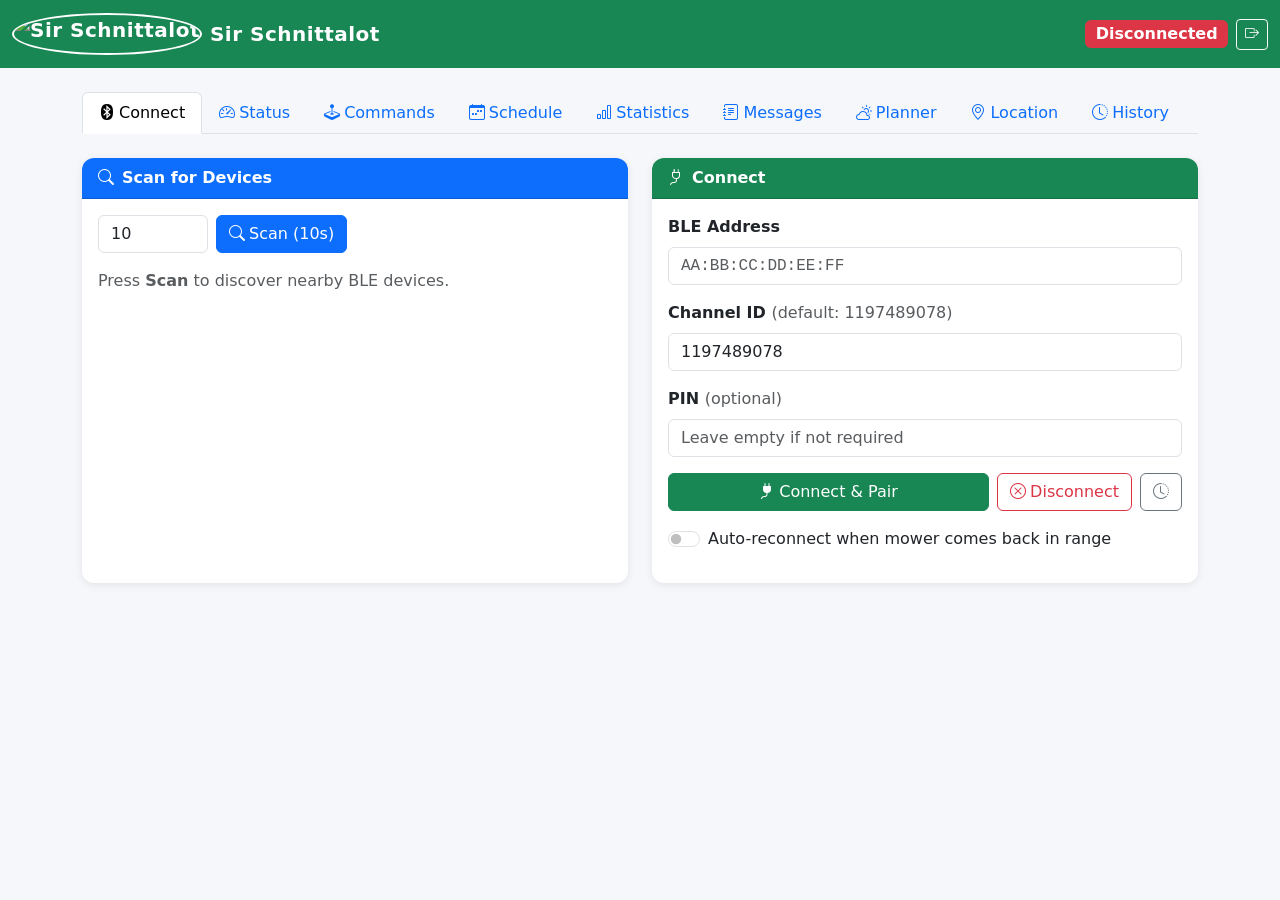
==== templates/index.html @ 50223ce9 "Merge remote-tracking branch 'origin/map_visualization'" ====
<!DOCTYPE html>
<html lang="en">
<head>
  <meta charset="UTF-8" />
  <meta name="viewport" content="width=device-width, initial-scale=1.0" />
  <title>Sir Schnittalot</title>
  <link rel="stylesheet" href="https://cdn.jsdelivr.net/npm/bootstrap@5.3.3/dist/css/bootstrap.min.css" />
  <link rel="stylesheet" href="https://cdn.jsdelivr.net/npm/bootstrap-icons@1.11.3/font/bootstrap-icons.css" />
  <link rel="stylesheet" href="https://unpkg.com/leaflet@1.9.4/dist/leaflet.css" />
  <style>
    body { background: #f5f7fa; }
    .navbar-brand { font-weight: 700; letter-spacing: .5px; }
    .status-badge { font-size: .9rem; }
    .card { box-shadow: 0 2px 8px rgba(0,0,0,.08); border: none; border-radius: 12px; }
    .card-header { border-radius: 12px 12px 0 0 !important; font-weight: 600; }
    .cmd-btn { min-width: 160px; }
    .battery-bar { height: 20px; border-radius: 6px; transition: width .4s; }
    #toast-container { position: fixed; bottom: 1.5rem; right: 1.5rem; z-index: 9999; }
    .day-check label { cursor: pointer; user-select: none; }
    .schedule-row td { vertical-align: middle; }
    .section { display: none; }
    .section.active { display: block; }
    .stat-value { font-size: 1.4rem; font-weight: 700; }
    .stat-label { font-size: .8rem; color: #6c757d; }
    .nav-link { cursor: pointer; }
    .cursor-pointer { cursor: pointer; }
    .spinner-overlay { display:none; position:fixed; inset:0; background:rgba(255,255,255,.55); z-index:8888; align-items:center; justify-content:center; }
    .spinner-overlay.active { display:flex; }
    body::before {
      content: '';
      position: fixed;
      inset: 0;
      background: url('/static/logo.jpeg') center center / 55vh auto no-repeat;
      opacity: 0.4;
      pointer-events: none;
      z-index: 0;
    }
    body > * { position: relative; z-index: 1; }
  </style>
</head>
<body>

<!-- Navbar -->
<nav class="navbar navbar-dark bg-success mb-4">
  <div class="container-fluid">
    <span class="navbar-brand d-flex align-items-center gap-2">
      <img src="/static/logo.jpeg" alt="Sir Schnittalot" height="42" class="rounded-circle border border-2 border-white">
      Sir Schnittalot
    </span>
    <div class="d-flex align-items-center gap-2">
      <span id="nav-uptime" class="text-white-50 small d-none" title="Server uptime"><i class="bi bi-clock me-1"></i><span id="nav-uptime-val"></span></span>
      <span id="nav-conn-badge" class="badge bg-danger fs-6">Disconnected</span>
      <form method="post" action="/logout" class="m-0">
        <button type="submit" class="btn btn-outline-light btn-sm" title="Sign out">
          <i class="bi bi-box-arrow-right"></i>
        </button>
      </form>
    </div>
  </div>
</nav>

<!-- Tabs -->
<div class="container-xl">
  <ul class="nav nav-tabs mb-4" id="main-tabs">
    <li class="nav-item"><a class="nav-link active" data-section="sec-connect"><i class="bi bi-bluetooth me-1"></i>Connect</a></li>
    <li class="nav-item"><a class="nav-link" data-section="sec-status"><i class="bi bi-speedometer2 me-1"></i>Status</a></li>
    <li class="nav-item"><a class="nav-link" data-section="sec-commands"><i class="bi bi-joystick me-1"></i>Commands</a></li>
    <li class="nav-item"><a class="nav-link" data-section="sec-schedule"><i class="bi bi-calendar-week me-1"></i>Schedule</a></li>
    <li class="nav-item"><a class="nav-link" data-section="sec-stats"><i class="bi bi-bar-chart me-1"></i>Statistics</a></li>
    <li class="nav-item"><a class="nav-link" data-section="sec-messages"><i class="bi bi-journal-text me-1"></i>Messages</a></li>
    <li class="nav-item"><a class="nav-link" data-section="sec-planner"><i class="bi bi-cloud-sun me-1"></i>Planner</a></li>
    <li class="nav-item"><a class="nav-link" data-section="sec-location"><i class="bi bi-geo-alt me-1"></i>Location</a></li>
    <li class="nav-item"><a class="nav-link" data-section="sec-history"><i class="bi bi-clock-history me-1"></i>History</a></li>
  </ul>

  <!-- ── CONNECT ──────────────────────────────────────────────────────────── -->
  <div id="sec-connect" class="section active">
    <div class="row g-4">

      <!-- Scan card -->
      <div class="col-12 col-lg-6">
        <div class="card h-100">
          <div class="card-header bg-primary text-white">
            <i class="bi bi-search me-2"></i>Scan for Devices
          </div>
          <div class="card-body">
            <div class="d-flex gap-2 mb-3">
              <input id="scan-timeout" type="number" class="form-control" style="max-width:110px"
                     value="10" min="3" max="60" title="Scan timeout (seconds)" />
              <button class="btn btn-primary" onclick="scanDevices()">
                <i class="bi bi-search me-1"></i>Scan (<span id="scan-timeout-label">10</span>s)
              </button>
            </div>
            <div id="scan-results">
              <p class="text-muted">Press <strong>Scan</strong> to discover nearby BLE devices.</p>
            </div>
          </div>
        </div>
      </div>

      <!-- Manual connect card -->
      <div class="col-12 col-lg-6">
        <div class="card h-100">
          <div class="card-header bg-success text-white">
            <i class="bi bi-plug me-2"></i>Connect
          </div>
          <div class="card-body">
            <div class="mb-3">
              <label class="form-label fw-semibold">BLE Address</label>
              <input id="conn-address" type="text" class="form-control font-monospace"
                     placeholder="AA:BB:CC:DD:EE:FF" />
            </div>
            <div class="mb-3">
              <label class="form-label fw-semibold">Channel ID <span class="text-muted fw-normal">(default: 1197489078)</span></label>
              <input id="conn-channel" type="number" class="form-control" value="1197489078" />
            </div>
            <div class="mb-3">
              <label class="form-label fw-semibold">PIN <span class="text-muted fw-normal">(optional)</span></label>
              <input id="conn-pin" type="number" class="form-control" placeholder="Leave empty if not required" />
            </div>
            <div class="d-flex gap-2">
              <button class="btn btn-success flex-fill" onclick="connectMower()">
                <i class="bi bi-plug-fill me-1"></i>Connect &amp; Pair
              </button>
              <button class="btn btn-outline-danger" onclick="disconnectMower()">
                <i class="bi bi-x-circle me-1"></i>Disconnect
              </button>
              <button class="btn btn-outline-secondary" onclick="syncTime()" title="Sync mower clock to local time">
                <i class="bi bi-clock-history"></i>
              </button>
            </div>
            <div class="form-check form-switch mt-3">
              <input class="form-check-input" type="checkbox" id="auto-reconnect-toggle" onchange="toggleAutoReconnect(this.checked)">
              <label class="form-check-label" for="auto-reconnect-toggle">
                Auto-reconnect when mower comes back in range
              </label>
            </div>
            <div id="conn-status" class="mt-3"></div>
          </div>
        </div>
      </div>

    </div><!-- /row -->
  </div><!-- /sec-connect -->

  <!-- ── STATUS ───────────────────────────────────────────────────────────── -->
  <div id="sec-status" class="section">
    <div class="d-flex justify-content-between align-items-center mb-3">
      <h5 class="mb-0">Mower Status</h5>
      <div class="d-flex align-items-center gap-2">
        <span id="tab-ts-sec-status" class="text-muted small"></span>
        <button class="btn btn-secondary btn-sm" onclick="_runTabLoader('sec-status')">
          <i class="bi bi-arrow-clockwise me-1"></i>Refresh
        </button>
      </div>
    </div>
    <div id="status-content">
      <p class="text-muted">Connect to a mower first, then click <strong>Refresh</strong>.</p>
    </div>
  </div>

  <!-- ── COMMANDS ─────────────────────────────────────────────────────────── -->
  <div id="sec-commands" class="section">

    <!-- Context bar: refreshed by loadCommands() -->
    <div id="cmd-context-bar" class="alert py-2 mb-3 d-flex align-items-center gap-2 alert-secondary">
      <span class="text-muted small">Connect to a mower and refresh to see control mode.</span>
    </div>

    <div class="row g-4">

      <!-- Mow / Override -->
      <div class="col-12 col-md-6">
        <div class="card h-100">
          <div class="card-header bg-success text-white"><i class="bi bi-scissors me-2"></i>Mow</div>
          <div class="card-body d-flex flex-column gap-3">
            <div>
              <label class="form-label fw-semibold">Force Mow</label>
              <div class="input-group">
                <input id="mow-hours" type="number" class="form-control" value="3" min="0.5" max="24" step="0.5" />
                <span class="input-group-text">hours</span>
                <button class="btn btn-success cmd-btn" onclick="sendCommand('mow')">
                  <i class="bi bi-play-fill me-1"></i>Start Mowing
                </button>
              </div>
              <div class="form-text">Immediately starts the mower for the given duration, regardless of schedule or planner.</div>
            </div>

            <div>
              <button id="cmd-resume-btn" class="btn btn-outline-primary cmd-btn w-100" onclick="sendCommand('resume')">
                <i class="bi bi-play-circle me-1"></i><span id="cmd-resume-label">Resume Schedule</span>
              </button>
              <div id="cmd-resume-note" class="form-text mt-1"></div>
            </div>
          </div>
        </div>
      </div>

      <!-- Park & Stop -->
      <div class="col-12 col-md-6">
        <div class="card h-100">
          <div class="card-header bg-warning text-dark"><i class="bi bi-house me-2"></i>Park &amp; Stop</div>
          <div class="card-body d-flex flex-column gap-3">

            <div>
              <button class="btn btn-outline-warning cmd-btn w-100" onclick="sendCommand('pause')">
                <i class="bi bi-pause-fill me-1"></i>Pause
              </button>
              <div id="cmd-pause-note" class="form-text mt-1"></div>
            </div>

            <div>
              <button id="cmd-park-btn" class="btn btn-warning cmd-btn w-100" onclick="sendCommand('park')">
                <i class="bi bi-house-fill me-1"></i><span id="cmd-park-label">Park Until Next Start</span>
              </button>
              <div id="cmd-park-note" class="form-text mt-1"></div>
            </div>

            <div>
              <label class="form-label fw-semibold">Park for Duration</label>
              <div class="input-group">
                <input id="park-hours" type="number" class="form-control" value="1" min="0.25" max="24" step="0.25" />
                <span class="input-group-text">hours</span>
                <button class="btn btn-warning cmd-btn" onclick="sendCommand('park_duration')">
                  <i class="bi bi-hourglass-split me-1"></i>Park for Duration
                </button>
              </div>
              <div class="form-text">Parks for the set time, then resumes automatically.</div>
              <div id="cmd-park-duration-note" class="form-text mt-1"></div>
            </div>

            <div>
              <button class="btn btn-danger cmd-btn w-100"
                      onclick="confirmCmd('This will park the mower until you manually resume it (HOME mode). Continue?', 'park_home')">
                <i class="bi bi-house-lock-fill me-1"></i>Park Until Further Notice
              </button>
              <div class="form-text">Emergency stop — overrides everything. Resume manually.</div>
            </div>

          </div>
        </div>
      </div>

      <!-- Cutting Height (hidden for models that don't support it) -->
      <div class="col-12 col-md-6" id="cutting-height-card">
        <div class="card">
          <div class="card-header bg-secondary text-white"><i class="bi bi-rulers me-2"></i>Cutting Height</div>
          <div class="card-body">
            <label class="form-label fw-semibold">Height (1 – 9 cm)</label>
            <div class="input-group">
              <input id="height-val" type="number" class="form-control" value="5" min="1" max="9" step="1" />
              <span class="input-group-text">cm</span>
              <button class="btn btn-secondary cmd-btn" onclick="setCuttingHeight()">
                <i class="bi bi-arrow-up-short me-1"></i>Set Height
              </button>
            </div>
          </div>
        </div>
      </div>

    </div>
    <div id="cmd-result" class="mt-3"></div>
  </div>

  <!-- ── SCHEDULE ─────────────────────────────────────────────────────────── -->
  <div id="sec-schedule" class="section">
    <div class="d-flex justify-content-between align-items-center mb-3">
      <h5 class="mb-0">Weekly Schedule</h5>
      <div class="d-flex gap-2">
        <span id="tab-ts-sec-schedule" class="text-muted small"></span>
        <button class="btn btn-secondary btn-sm" onclick="_runTabLoader('sec-schedule')">
          <i class="bi bi-arrow-clockwise me-1"></i>Refresh
        </button>
        <button id="schedule-add-btn" class="btn btn-success btn-sm" onclick="addTaskRow()">
          <i class="bi bi-plus-circle me-1"></i>Add Task
        </button>
        <button id="schedule-save-btn" class="btn btn-primary btn-sm" onclick="saveSchedule()">
          <i class="bi bi-cloud-upload me-1"></i>Save to Mower
        </button>
      </div>
    </div>

    <div id="schedule-planner-lock" class="alert alert-warning py-2 mb-3" style="display:none">
      <i class="bi bi-lock-fill me-2"></i>
      <strong>Planner is active.</strong> The schedule is managed automatically.
      Disable the planner in the <strong>Planner</strong> tab to edit manually.
    </div>

    <div class="card">
      <div class="card-body p-0">
        <div class="table-responsive">
          <table class="table table-hover align-middle mb-0" id="schedule-table">
            <thead class="table-light">
              <tr>
                <th>Start Time</th>
                <th>Duration</th>
                <th class="text-center">Mo</th>
                <th class="text-center">Tu</th>
                <th class="text-center">We</th>
                <th class="text-center">Th</th>
                <th class="text-center">Fr</th>
                <th class="text-center">Sa</th>
                <th class="text-center">Su</th>
                <th></th>
              </tr>
            </thead>
            <tbody id="schedule-body">
              <tr><td colspan="10" class="text-center text-muted py-4">
                Connect to a mower and click <strong>Refresh</strong> to load the schedule.
              </td></tr>
            </tbody>
          </table>
        </div>
      </div>
    </div>
    <div id="schedule-hint" class="text-muted small mt-2">
      <i class="bi bi-info-circle me-1"></i>
      Start time is in <strong>HH:MM</strong> (local time, 24 h). Duration in minutes.
      Click <em>Save to Mower</em> to transmit changes.
    </div>
    <div id="schedule-result" class="mt-3"></div>
  </div>

  <!-- ── STATISTICS ────────────────────────────────────────────────────────── -->
  <div id="sec-stats" class="section">
    <div class="d-flex justify-content-between align-items-center mb-3">
      <h5 class="mb-0">Usage Statistics</h5>
      <div class="d-flex align-items-center gap-2">
        <span id="tab-ts-sec-stats" class="text-muted small"></span>
        <button class="btn btn-secondary btn-sm" onclick="_runTabLoader('sec-stats')">
          <i class="bi bi-arrow-clockwise me-1"></i>Refresh
        </button>
      </div>
    </div>
    <div id="stats-content">
      <p class="text-muted">Connect to a mower first, then click <strong>Refresh</strong>.</p>
    </div>

    <!-- ── Runtime Estimator ────────────────────────────────────────── -->
    <hr class="my-4">
    <h6 class="mb-3"><i class="bi bi-stopwatch me-2"></i>Runtime Estimator</h6>
    <div class="card">
      <div class="card-body">
        <p class="text-muted small mb-3">
          Estimates mowing vs charging breakdown for a planned session.
          Accuracy improves as sample data accumulates (1 sample/min while connected).
        </p>
        <div class="row g-2 align-items-end mb-3">
          <div class="col-auto">
            <label class="form-label fw-semibold mb-1" for="est-duration">Session Duration</label>
            <div class="input-group">
              <input id="est-duration" type="number" class="form-control" value="3" min="0.5" max="24" step="0.5" style="max-width:90px">
              <span class="input-group-text">h</span>
            </div>
          </div>
          <div class="col-auto">
            <button class="btn btn-outline-primary" onclick="loadRuntimeEstimate()">
              <i class="bi bi-calculator me-1"></i>Estimate
            </button>
            <button class="btn btn-outline-secondary ms-1" onclick="clearRuntimeSamples()" title="Reset sample history">
              <i class="bi bi-trash"></i>
            </button>
          </div>
        </div>
        <div id="estimate-content"></div>
      </div>
    </div>
  </div>

  <!-- ── PLANNER ───────────────────────────────────────────────────────────── -->
  <div id="sec-planner" class="section">

    <!-- Row 1: General + API key + Location -->
    <div class="row g-4 mb-2">

      <div class="col-12 col-lg-6">
        <div class="card h-100">
          <div class="card-header bg-info text-white"><i class="bi bi-gear me-2"></i>General Settings</div>
          <div class="card-body">

            <div class="form-check form-switch mb-3">
              <input id="pl-enabled" type="checkbox" class="form-check-input" role="switch" />
              <label class="form-check-label fw-semibold" for="pl-enabled">Enable Auto-Planning</label>
              <div class="text-muted small">Planner will rerun automatically at the configured interval.</div>
            </div>

            <div class="mb-2 p-2 border rounded bg-light small text-muted">
              <i class="bi bi-cloud-sun me-1"></i>Weather data from
              <a href="https://open-meteo.com" target="_blank">Open-Meteo</a>
              — free &amp; no API key required.
            </div>

            <div class="mb-3">
              <label class="form-label fw-semibold">Location</label>
              <div class="input-group mb-1">
                <input id="pl-city" type="text" class="form-control" placeholder="City name (for geocoding)" />
                <button class="btn btn-outline-primary" onclick="geocodeCity()">Find</button>
              </div>
              <div class="row g-2">
                <div class="col">
                  <div class="input-group">
                    <span class="input-group-text">Lat</span>
                    <input id="pl-lat" type="number" class="form-control" step="0.0001" placeholder="52.5200" />
                  </div>
                </div>
                <div class="col">
                  <div class="input-group">
                    <span class="input-group-text">Lon</span>
                    <input id="pl-lon" type="number" class="form-control" step="0.0001" placeholder="13.4050" />
                  </div>
                </div>
              </div>
              <div id="geocode-results" class="mt-1"></div>
            </div>

            <div class="mb-3">
              <label class="form-label fw-semibold">Auto-Replan Interval</label>
              <div class="row g-2">
                <div class="col">
                  <div class="input-group">
                    <input id="pl-replan" type="number" class="form-control" value="6" min="0.5" max="168" step="0.5" />
                    <span class="input-group-text">hours</span>
                  </div>
                </div>
                <div class="col-auto d-flex align-items-center"><span class="text-muted">and/or at</span></div>
                <div class="col">
                  <input id="pl-replan-time" type="time" class="form-control" title="Run planner at this time every day (leave empty to use interval only)" />
                </div>
              </div>
              <div class="text-muted small mt-1">Planner runs at whichever comes first: the interval <em>or</em> the fixed daily time.</div>
            </div>

          </div>
        </div>
      </div>

      <!-- Available Windows -->
      <div class="col-12 col-lg-6">
        <div class="card h-100">
          <div class="card-header bg-success text-white d-flex justify-content-between align-items-center">
            <span><i class="bi bi-clock me-2"></i>Available Mowing Windows</span>
            <button class="btn btn-sm btn-light" onclick="addWindowRow()"><i class="bi bi-plus"></i> Add</button>
          </div>
          <div class="card-body p-0">
            <table class="table table-sm mb-0" id="windows-table">
              <thead class="table-light">
                <tr>
                  <th>Day</th>
                  <th>Start</th>
                  <th>End</th>
                  <th></th>
                </tr>
              </thead>
              <tbody id="windows-body">
                <tr id="windows-empty"><td colspan="4" class="text-muted text-center py-3">No windows. Click <strong>+ Add</strong>.</td></tr>
              </tbody>
            </table>
          </div>
          <div class="card-footer text-muted small">Times are local. At most one window per day is used by the planner.</div>
        </div>
      </div>

    </div><!-- /row 1 -->

    <!-- Row 2: Mowing params + Weather thresholds -->
    <div class="row g-4 mb-2">

      <div class="col-12 col-md-6">
        <div class="card h-100">
          <div class="card-header bg-secondary text-white"><i class="bi bi-sliders me-2"></i>Mowing Parameters</div>
          <div class="card-body">

            <div class="mb-3">
              <label class="form-label fw-semibold">Target Mowing Hours / Day</label>
              <div class="input-group">
                <input id="pl-target-h" type="number" class="form-control" value="2" min="0.5" max="12" step="0.5" />
                <span class="input-group-text">h</span>
              </div>
            </div>
            <div class="mb-3">
              <label class="form-label fw-semibold">Minimum Session Duration</label>
              <div class="input-group">
                <input id="pl-min-dur" type="number" class="form-control" value="30" min="5" max="480" step="5" />
                <span class="input-group-text">min</span>
              </div>
            </div>
            <div class="mb-3">
              <label class="form-label fw-semibold">Maximum Session Duration</label>
              <div class="input-group">
                <input id="pl-max-dur" type="number" class="form-control" value="180" min="30" max="1440" step="30" />
                <span class="input-group-text">min</span>
              </div>
            </div>
            <div class="mb-2">
              <label class="form-label fw-semibold">Mowing Interval</label>
              <div class="input-group">
                <span class="input-group-text">Every</span>
                <input id="pl-interval" type="number" class="form-control" value="2" min="1" max="14" step="1" />
                <span class="input-group-text">day(s)</span>
              </div>
              <div class="text-muted small mt-1">Minimum days between mowing sessions (1 = every available day).</div>
            </div>

            <hr>
            <div class="form-check form-switch mb-2">
              <input id="pl-adaptive" type="checkbox" class="form-check-input" role="switch" />
              <label class="form-check-label fw-semibold" for="pl-adaptive">
                🌱 Adaptive Mowing (lawn growth model)
              </label>
              <div class="text-muted small">Replaces the fixed hours and interval above: mowing frequency and duration follow estimated grass growth from recent and forecast temperature, rain and evaporation. Without this switch the growth model is only shown in the Lawn Growth panel.</div>
            </div>
            <div class="row g-2 mb-2 ms-3">
              <div class="col-6 col-sm-4">
                <label class="form-label small">Session at peak growth</label>
                <div class="input-group input-group-sm">
                  <input id="pl-ad-session" type="number" class="form-control" value="3" min="0.5" max="12" step="0.5" />
                  <span class="input-group-text">h</span>
                </div>
              </div>
              <div class="col-6 col-sm-4">
                <label class="form-label small">Interval at peak growth</label>
                <div class="input-group input-group-sm">
                  <input id="pl-ad-interval" type="number" class="form-control" value="2" min="1" max="14" step="1" />
                  <span class="input-group-text">days</span>
                </div>
              </div>
              <div class="col-6 col-sm-4">
                <label class="form-label small">Soil water capacity</label>
                <div class="input-group input-group-sm">
                  <input id="pl-ad-soil" type="number" class="form-control" value="40" min="10" max="150" step="5" />
                  <span class="input-group-text">mm</span>
                </div>
              </div>
            </div>

          </div>
        </div>
      </div>

      <div class="col-12 col-md-6">
        <div class="card h-100">
          <div class="card-header bg-warning text-dark"><i class="bi bi-cloud-rain me-2"></i>Weather Thresholds</div>
          <div class="card-body">
            <p class="text-muted small">Mowing is skipped if any threshold is exceeded during the time window.</p>

            <div class="mb-3">
              <label class="form-label fw-semibold">Max Rain (per hour)</label>
              <div class="input-group">
                <input id="pl-rain" type="number" class="form-control" value="0.5" min="0" max="50" step="0.1" />
                <span class="input-group-text">mm/h</span>
              </div>
            </div>
            <div class="mb-3">
              <label class="form-label fw-semibold">Max Wind Speed</label>
              <div class="input-group">
                <input id="pl-wind" type="number" class="form-control" value="10" min="0" max="40" step="0.5" />
                <span class="input-group-text">m/s</span>
              </div>
            </div>
            <div class="mb-3">
              <label class="form-label fw-semibold">Minimum Temperature</label>
              <div class="input-group">
                <input id="pl-temp" type="number" class="form-control" value="5" min="-10" max="30" step="1" />
                <span class="input-group-text">°C</span>
              </div>
            </div>
            <div class="mb-2">
              <label class="form-label fw-semibold">Rain Delay <span class="text-muted fw-normal">(optional)</span></label>
              <div class="input-group">
                <input id="pl-rain-delay" type="number" class="form-control" value="0" min="0" max="240" step="15" />
                <span class="input-group-text">min</span>
              </div>
              <div class="form-text">Wait this long after a rainy slot before starting the mower (0 = no delay).</div>
            </div>

            <div class="form-check form-switch mb-2 mt-3">
              <input id="pl-hedgehog" type="checkbox" class="form-check-input" role="switch" />
              <label class="form-check-label fw-semibold" for="pl-hedgehog">
                🦔 Hedgehog Protection
              </label>
              <div class="text-muted small">Restricts mowing to daylight hours only (sunrise–sunset), calculated from your configured location. Hedgehogs are most active at dusk and dawn.</div>
            </div>

            <div class="form-check form-switch mb-2 mt-3">
              <input id="pl-heat-stress" type="checkbox" class="form-check-input" role="switch" />
              <label class="form-check-label fw-semibold" for="pl-heat-stress">
                ☀️ Heat Stress Protection
              </label>
              <div class="text-muted small">Avoids mowing during the hottest midday hours when the daily maximum temperature exceeds the threshold, and extends the minimum interval between sessions to let the lawn recover.</div>
            </div>
            <div class="row g-2 mb-2 ms-3">
              <div class="col-6 col-sm-3">
                <label class="form-label small">Trigger temp</label>
                <div class="input-group input-group-sm">
                  <input id="pl-hs-temp" type="number" class="form-control" value="28" min="15" max="45" step="0.5" />
                  <span class="input-group-text">°C</span>
                </div>
              </div>
              <div class="col-6 col-sm-3">
                <label class="form-label small">No-mow from</label>
                <div class="input-group input-group-sm">
                  <input id="pl-hs-start" type="number" class="form-control" value="11" min="0" max="23" step="1" />
                  <span class="input-group-text">h</span>
                </div>
              </div>
              <div class="col-6 col-sm-3">
                <label class="form-label small">No-mow until</label>
                <div class="input-group input-group-sm">
                  <input id="pl-hs-end" type="number" class="form-control" value="17" min="1" max="24" step="1" />
                  <span class="input-group-text">h</span>
                </div>
              </div>
              <div class="col-6 col-sm-3">
                <label class="form-label small">Reduced interval</label>
                <div class="input-group input-group-sm">
                  <input id="pl-hs-interval" type="number" class="form-control" value="2" min="1" max="7" step="1" />
                  <span class="input-group-text">days</span>
                </div>
              </div>
            </div>

            <div class="form-check form-switch mb-2 mt-3">
              <input id="pl-dew" type="checkbox" class="form-check-input" role="switch" />
              <label class="form-check-label fw-semibold" for="pl-dew">
                💧 Dew Avoidance
              </label>
              <div class="text-muted small">Delays mowing until dew has evaporated. Auto mode estimates the dew duration from dew-point, humidity, temperature and wind in the forecast.</div>
            </div>
            <div class="row g-2 mb-2 ms-3">
              <div class="col-12">
                <div class="form-check form-switch">
                  <input id="pl-dew-auto" type="checkbox" class="form-check-input" role="switch" checked />
                  <label class="form-check-label small" for="pl-dew-auto">Auto-estimate from forecast (dew point &amp; humidity)</label>
                </div>
              </div>
              <div class="col-6 col-sm-4">
                <label class="form-label small">Max offset after sunrise</label>
                <div class="input-group input-group-sm">
                  <input id="pl-dew-hours" type="number" class="form-control" value="2.0" min="0.25" max="4" step="0.25" />
                  <span class="input-group-text">h</span>
                </div>
                <div class="form-text small">Cap (auto) or fixed offset (manual).</div>
              </div>
            </div>

            <hr>
            <div class="form-check form-switch mb-2">
              <input id="pl-watchdog" type="checkbox" class="form-check-input" role="switch" />
              <label class="form-check-label fw-semibold" for="pl-watchdog">
                <i class="bi bi-shield-exclamation me-1 text-danger"></i>Weather Watchdog
              </label>
              <div class="text-muted small">Parks the mower automatically if current weather exceeds thresholds (or thunderstorm detected). Resumes once conditions clear.</div>
            </div>
            <div class="mb-2">
              <label class="form-label fw-semibold">Check Interval</label>
              <div class="input-group">
                <input id="pl-watchdog-interval" type="number" class="form-control" value="5" min="1" max="60" step="1" />
                <span class="input-group-text">min</span>
              </div>
            </div>
            <div class="mb-2">
              <label class="form-label fw-semibold">Drying Delay</label>
              <div class="input-group">
                <input id="pl-watchdog-dry-delay" type="number" class="form-control" value="0" min="0" max="240" step="1" />
                <span class="input-group-text">min</span>
              </div>
              <div class="text-muted small">Wait this long after the weather clears before resuming, so the lawn can dry (0 = resume immediately). If the delay outlasts the session window, the planner replans a make-up session.</div>
            </div>

          </div>
        </div>
      </div>

    </div><!-- /row 2 -->

    <!-- Action buttons -->
    <div class="d-flex gap-2 flex-wrap mb-4">
      <button class="btn btn-primary" onclick="savePlannerConfig()">
        <i class="bi bi-floppy me-1"></i>Save Configuration
      </button>
      <button class="btn btn-success" onclick="runPlannerNow()">
        <i class="bi bi-play-circle me-1"></i>Run Now
      </button>
      <button class="btn btn-secondary" onclick="loadPlannerConfig()">
        <i class="bi bi-arrow-clockwise me-1"></i>Reload Config
      </button>
    </div>
    <div id="planner-action-result" class="mb-3"></div>

    <!-- Row 3: Status + Log + Forecast -->
    <div class="row g-4">

      <!-- Status -->
      <div class="col-12 col-md-5">
        <div class="card mb-4">
          <div class="card-header"><i class="bi bi-activity me-2"></i>Planner Status
            <button class="btn btn-sm btn-secondary float-end" onclick="loadPlannerStatus()">
              <i class="bi bi-arrow-clockwise"></i>
            </button>
          </div>
          <div class="card-body" id="planner-status-content">
            <p class="text-muted">Click Refresh or Run Now to see status.</p>
          </div>
        </div>

        <!-- Lawn growth model -->
        <div class="card mb-4">
          <div class="card-header"><i class="bi bi-flower1 me-2"></i>Lawn Growth</div>
          <div class="card-body p-2" id="growth-content">
            <p class="text-muted small m-1">Run the planner to see the growth model.</p>
          </div>
        </div>

        <!-- Watchdog Status -->
        <div class="card border-warning">
          <div class="card-header bg-warning bg-opacity-25">
            <i class="bi bi-shield-exclamation me-2 text-danger"></i>Weather Watchdog
            <button class="btn btn-sm btn-secondary float-end" onclick="loadWatchdogStatus()">
              <i class="bi bi-arrow-clockwise"></i>
            </button>
          </div>
          <div class="card-body" id="watchdog-status-content">
            <p class="text-muted small">Load status to see current weather.</p>
          </div>
          <div class="card-footer p-2">
            <button class="btn btn-sm btn-outline-warning w-100" onclick="checkWeatherNow()">
              <i class="bi bi-cloud-lightning me-1"></i>Check Current Weather Now
            </button>
          </div>
        </div>
      </div>

      <!-- Planning log / Mow history (toggled) -->
      <div class="col-12 col-md-7">
        <div class="card">
          <div class="card-header d-flex justify-content-between align-items-center">
            <span id="log-panel-title"><i class="bi bi-calendar-check me-2"></i>Planning Log — Next 7 Days</span>
            <div class="btn-group btn-group-sm" role="group" aria-label="Log view toggle">
              <input type="radio" class="btn-check" name="log-view" id="log-view-plan" autocomplete="off" checked>
              <label class="btn btn-outline-secondary" for="log-view-plan"><i class="bi bi-calendar-check me-1"></i>Plan</label>
              <input type="radio" class="btn-check" name="log-view" id="log-view-history" autocomplete="off">
              <label class="btn btn-outline-secondary" for="log-view-history"><i class="bi bi-clock-history me-1"></i>History</label>
            </div>
          </div>

          <!-- Planning log panel -->
          <div id="log-panel-plan" class="card-body p-0">
            <div class="table-responsive">
              <table class="table table-sm table-hover mb-0">
                <thead class="table-light">
                  <tr><th>Date</th><th>Day</th><th>Decision</th><th>Reason / Weather</th><th>Task</th></tr>
                </thead>
                <tbody id="planner-log-body">
                  <tr><td colspan="5" class="text-center text-muted py-3">Run the planner to see the log.</td></tr>
                </tbody>
              </table>
            </div>
          </div>

          <!-- Mow history panel -->
          <div id="log-panel-history" class="card-body p-0" style="display:none">
            <div class="table-responsive">
              <table class="table table-sm table-hover mb-0">
                <thead class="table-light">
                  <tr><th>Date</th><th>Day</th><th>Duration</th><th>Status</th></tr>
                </thead>
                <tbody id="mow-history-body">
                  <tr><td colspan="4" class="text-center text-muted py-3">Loading…</td></tr>
                </tbody>
              </table>
            </div>
          </div>
        </div>
      </div>

      <!-- Forecast table -->
      <div class="col-12">
        <div class="card">
          <div class="card-header"><i class="bi bi-thermometer-half me-2"></i>Last Fetched Forecast (1-hour slots)</div>
          <div class="card-body p-0" id="forecast-content">
            <p class="text-muted p-3">Forecast will appear here after the planner runs.</p>
          </div>
        </div>
      </div>

    </div><!-- /row 3 -->
  </div><!-- /sec-planner -->

  <!-- ── LOCATION ─────────────────────────────────────────────────────────── -->
  <div id="sec-location" class="section">
    <div class="row g-4">

      <!-- Map card -->
      <div class="col-12 col-xl-8">
        <div class="card">
          <div class="card-header bg-success text-white d-flex justify-content-between align-items-center">
            <span><i class="bi bi-map me-2"></i>Location &amp; Coverage</span>
            <div class="d-flex align-items-center gap-2">
              <span id="tab-ts-sec-location" class="text-white-50 small"></span>
              <button class="btn btn-light btn-sm" onclick="_runTabLoader('sec-location')" title="Refresh">
                <i class="bi bi-arrow-clockwise"></i>
              </button>
            </div>
          </div>
          <div class="card-body border-bottom py-2">
            <div class="row g-2 align-items-center">
              <div class="col-12 col-md-5">
                <label class="form-label small text-muted mb-1" for="cov-session">Session</label>
                <select id="cov-session" class="form-select form-select-sm" onchange="onCoverageSessionChange()">
                  <option value="live">Live (current session)</option>
                  <option value="all">All sessions</option>
                </select>
              </div>
              <div class="col-6 col-md-3">
                <label class="form-label small text-muted mb-1" for="cov-cell">Grid size</label>
                <select id="cov-cell" class="form-select form-select-sm" onchange="loadCoverage()">
                  <option value="0.5">0.5 m (RTK)</option>
                  <option value="1" selected>1 m</option>
                  <option value="2">2 m</option>
                  <option value="5">5 m</option>
                </select>
              </div>
              <div class="col-6 col-md-4 pt-md-4">
                <div class="form-check form-switch mb-0">
                  <input class="form-check-input" type="checkbox" id="cov-toggle" checked onchange="loadCoverage()">
                  <label class="form-check-label small" for="cov-toggle">Heat map</label>
                </div>
                <div class="form-check form-switch mb-0">
                  <input class="form-check-input" type="checkbox" id="cov-track-toggle" checked onchange="loadGpsTrack()">
                  <label class="form-check-label small" for="cov-track-toggle">Track line</label>
                </div>
              </div>
            </div>
          </div>
          <div class="card-body p-0">
            <div id="gps-map" style="height:480px; border-radius:0 0 12px 12px;"></div>
          </div>
        </div>
      </div>

      <!-- Info card -->
      <div class="col-12 col-xl-4">
        <div class="card h-100">
          <div class="card-header bg-secondary text-white"><i class="bi bi-info-circle me-2"></i>GPS Info</div>
          <div class="card-body">
            <div id="gps-info-content" class="text-muted">No GPS fixes received yet.</div>
            <hr>
            <h6 class="mt-3">Coverage</h6>
            <dl class="row mb-0 small" id="cov-stats"><dd class="col-12 text-muted mb-0">—</dd></dl>
            <hr>
            <h6 class="mt-3">Track</h6>
            <div id="gps-track-info" class="text-muted small">—</div>
            <div class="d-flex gap-2 mt-3">
              <button class="btn btn-outline-danger btn-sm" onclick="clearGpsTrack()">
                <i class="bi bi-trash me-1"></i>Clear Fixes
              </button>
              <button class="btn btn-outline-danger btn-sm" onclick="deleteGpsSession()">
                <i class="bi bi-x-octagon me-1"></i>Delete Session
              </button>
            </div>
          </div>
        </div>
      </div>

    </div>
  </div><!-- /sec-location -->

  <!-- ── SESSION HISTORY ───────────────────────────────────────────────────── -->
  <div id="sec-history" class="section">
    <div class="row g-3">

      <!-- Session list -->
      <div class="col-12 col-xl-5">
        <div class="card h-100">
          <div class="card-header bg-success text-white d-flex justify-content-between align-items-center">
            <span><i class="bi bi-list-ul me-2"></i>Mowing Sessions</span>
            <div class="d-flex align-items-center gap-2">
              <span id="tab-ts-sec-history" class="text-white-50 small"></span>
              <button class="btn btn-light btn-sm" onclick="_runTabLoader('sec-history')" title="Refresh">
                <i class="bi bi-arrow-clockwise"></i>
              </button>
            </div>
          </div>
          <div class="card-body p-0">
            <div class="table-responsive" style="max-height:560px; overflow-y:auto;">
              <table class="table table-sm table-hover mb-0 align-middle">
                <thead class="table-light sticky-top">
                  <tr>
                    <th>Started</th>
                    <th class="text-end">Mow</th>
                    <th class="text-end">Battery</th>
                    <th class="text-end">Area</th>
                  </tr>
                </thead>
                <tbody id="hist-session-rows">
                  <tr><td colspan="4" class="text-muted text-center py-4">Loading…</td></tr>
                </tbody>
              </table>
            </div>
          </div>
        </div>
      </div>

      <!-- Session detail -->
      <div class="col-12 col-xl-7">
        <div class="card h-100">
          <div class="card-header bg-secondary text-white">
            <i class="bi bi-graph-up me-2"></i><span id="hist-detail-title">Session Detail</span>
          </div>
          <div class="card-body" id="hist-detail-body">
            <p class="text-muted mb-0">Select a session on the left to see its battery curve and timeline.</p>
          </div>
        </div>
      </div>

    </div>
  </div><!-- /sec-history -->

  <!-- ── MESSAGES ──────────────────────────────────────────────────────────── -->
  <div id="sec-messages" class="section">
    <div class="d-flex justify-content-between align-items-center mb-3">
      <h5 class="mb-0">Message Log</h5>
      <div class="d-flex align-items-center gap-2">
        <span id="tab-ts-sec-messages" class="text-muted small"></span>
        <button class="btn btn-secondary btn-sm" onclick="_runTabLoader('sec-messages')">
          <i class="bi bi-arrow-clockwise me-1"></i>Refresh
        </button>
      </div>
    </div>
    <div id="messages-content">
      <p class="text-muted">Connect to a mower first, then click <strong>Refresh</strong>.</p>
    </div>
  </div>

</div><!-- /container -->

<!-- Toast container -->
<div id="toast-container"></div>

<!-- Spinner overlay -->
<div class="spinner-overlay" id="spinner">
  <div class="spinner-border text-success" role="status" style="width:3rem;height:3rem;">
    <span class="visually-hidden">Loading…</span>
  </div>
</div>

<script src="https://cdn.jsdelivr.net/npm/bootstrap@5.3.3/dist/js/bootstrap.bundle.min.js"></script>
<script src="https://unpkg.com/leaflet@1.9.4/dist/leaflet.js"></script>
<script>
// ─── Tab auto-refresh ─────────────────────────────────────────────────────────
const _AUTO_REFRESH_MS = 30000;
const _tabTimers = {};        // section → intervalId
let _plannerConfigLoaded = false;

// Per-section poll interval overrides (ms). Falls back to _AUTO_REFRESH_MS.
const _tabRefreshIntervals = {
  'sec-location': 3000,   // fast-poll GPS while the map tab is open
};

// What each tab loads on activation and every 30 s.
// Planner only auto-refreshes status+watchdog; config is user-edited.
const _tabAutoLoaders = {
  'sec-status':   async () => { if (_isConnected) await loadStatus(); },
  'sec-commands': async () => { if (_isConnected) await loadCommands(); },
  'sec-schedule': async () => {
    if (_isConnected) await loadSchedule();
    await _checkPlannerScheduleLock();
  },
  'sec-stats':    async () => { if (_isConnected) await loadStats(); },
  'sec-messages': async () => { if (_isConnected) await loadMessages(); },
  'sec-planner':  async () => {
    if (!_plannerConfigLoaded) { await loadPlannerConfig(); _plannerConfigLoaded = true; }
    await loadPlannerStatus();
    await loadWatchdogStatus();
  },
  'sec-location': async () => { await loadGpsSessions(); await loadGpsTrack(); await loadCoverage(); },
  'sec-history':  async () => { await loadSessionHistory(); },
};

function _updateTabTimestamp(section) {
  const el = document.getElementById('tab-ts-' + section);
  if (el) el.textContent = 'Updated ' + new Date().toLocaleTimeString();
}

async function _runTabLoader(section) {
  const loader = _tabAutoLoaders[section];
  if (!loader) return;
  const tsEl = document.getElementById('tab-ts-' + section);
  if (tsEl) tsEl.innerHTML = '<span class="spinner-border spinner-border-sm me-1 text-secondary align-middle" style="width:.8em;height:.8em"></span>';
  await loader();
  _updateTabTimestamp(section);
}

function _stopTabTimer(section) {
  if (_tabTimers[section]) {
    clearInterval(_tabTimers[section]);
    delete _tabTimers[section];
  }
}

function _startTabTimer(section) {
  _stopTabTimer(section);
  const ms = _tabRefreshIntervals[section] ?? _AUTO_REFRESH_MS;
  _tabTimers[section] = setInterval(() => _runTabLoader(section), ms);
}

document.querySelectorAll('#main-tabs .nav-link').forEach(link => {
  link.addEventListener('click', e => {
    const prev = document.querySelector('#main-tabs .nav-link.active')?.dataset.section;
    document.querySelectorAll('#main-tabs .nav-link').forEach(l => l.classList.remove('active'));
    document.querySelectorAll('.section').forEach(s => s.classList.remove('active'));
    link.classList.add('active');
    const section = link.dataset.section;
    document.getElementById(section).classList.add('active');

    // Stop timer for the tab we're leaving
    if (prev && prev !== section) _stopTabTimer(prev);

    // Load data immediately on first visit, then start cyclic refresh
    _runTabLoader(section);
    _startTabTimer(section);
  });
});

document.getElementById('scan-timeout').addEventListener('input', function() {
  document.getElementById('scan-timeout-label').textContent = this.value;
});

// ─── Spinner ─────────────────────────────────────────────────────────────────
function showSpinner() { document.getElementById('spinner').classList.add('active'); }
function hideSpinner() { document.getElementById('spinner').classList.remove('active'); }

// ─── Toast ───────────────────────────────────────────────────────────────────
function toast(msg, type='success') {
  const id = 'toast-' + Date.now();
  const html = `
    <div id="${id}" class="toast align-items-center text-bg-${type} border-0 mb-2 show" role="alert">
      <div class="d-flex">
        <div class="toast-body">${msg}</div>
        <button type="button" class="btn-close btn-close-white me-2 m-auto" data-bs-dismiss="toast"></button>
      </div>
    </div>`;
  document.getElementById('toast-container').insertAdjacentHTML('beforeend', html);
  setTimeout(() => document.getElementById(id)?.remove(), 4000);
}

// ─── API helper ──────────────────────────────────────────────────────────────
async function api(method, path, body) {
  const opts = { method, headers: { 'Content-Type': 'application/json' } };
  if (body !== undefined) opts.body = JSON.stringify(body);
  const res = await fetch(path, opts);
  const data = await res.json().catch(() => ({}));
  if (!res.ok) throw new Error(data.detail || `HTTP ${res.status}`);
  return data;
}

// ─── Connection status ────────────────────────────────────────────────────────
let _isConnected = false;

async function refreshConnBadge() {
  try {
    const data = await api('GET', '/api/connection');
    _isConnected = !!data.connected;
    const badge = document.getElementById('nav-conn-badge');
    if (data.connected) {
      badge.className = 'badge bg-success fs-6';
      badge.textContent = 'Connected: ' + data.address;
    } else if (data.auto_reconnect && data.reconnect_target) {
      badge.className = 'badge bg-warning text-dark fs-6';
      badge.textContent = '\u21ba Waiting for ' + data.reconnect_target;
    } else {
      badge.className = 'badge bg-danger fs-6';
      badge.textContent = 'Disconnected';
    }
    // Sync the toggle
    const toggle = document.getElementById('auto-reconnect-toggle');
    if (toggle) toggle.checked = !!data.auto_reconnect;
    // Uptime display
    if (data.uptime_seconds != null) {
      const u = data.uptime_seconds;
      const d = Math.floor(u / 86400);
      const h = Math.floor((u % 86400) / 3600);
      const m = Math.floor((u % 3600) / 60);
      const parts = [];
      if (d) parts.push(d + 'd');
      if (h || d) parts.push(h + 'h');
      parts.push(m + 'm');
      document.getElementById('nav-uptime-val').textContent = 'up ' + parts.join(' ');
      document.getElementById('nav-uptime').classList.remove('d-none');
    }
    // Pre-populate connection form from saved config
    if (data.reconnect_target) {
      const addrEl = document.getElementById('conn-address');
      if (addrEl && !addrEl.value) addrEl.value = data.reconnect_target;
    }
    if (data.saved_channel_id != null) {
      const chEl = document.getElementById('conn-channel');
      if (chEl) chEl.value = data.saved_channel_id;
    }
    if (data.saved_pin != null) {
      const pinEl = document.getElementById('conn-pin');
      if (pinEl && !pinEl.value) pinEl.value = data.saved_pin;
    }
  } catch {}
}

async function toggleAutoReconnect(enabled) {
  try {
    await api('POST', `/api/reconnect/toggle?enabled=${enabled}`);
    refreshConnBadge();
    toast(enabled ? 'Auto-reconnect enabled' : 'Auto-reconnect disabled',
          enabled ? 'success' : 'secondary');
  } catch (e) {
    toast('Error: ' + e.message, 'danger');
    const toggle = document.getElementById('auto-reconnect-toggle');
    if (toggle) toggle.checked = !enabled;
  }
}
setInterval(refreshConnBadge, 15000);
refreshConnBadge();

// ─── Scan ─────────────────────────────────────────────────────────────────────
async function scanDevices() {
  const timeout = parseFloat(document.getElementById('scan-timeout').value) || 10;
  const el = document.getElementById('scan-results');
  el.innerHTML = `<div class="d-flex align-items-center gap-2 text-muted">
    <div class="spinner-border spinner-border-sm"></div> Scanning for ${timeout}s…</div>`;
  try {
    showSpinner();
    const devices = await api('GET', `/api/scan?timeout=${timeout}`);
    hideSpinner();
    if (!devices.length) {
      el.innerHTML = '<p class="text-warning">No BLE devices found nearby.</p>';
      return;
    }
    let html = '<div class="list-group">';
    devices.forEach(d => {
      const icon = d.husqvarna ? '🟢' : '⚪';
      const rssi = d.rssi !== null ? `${d.rssi} dBm` : 'n/a';
      html += `
        <div class="list-group-item list-group-item-action d-flex justify-content-between align-items-center">
          <div>
            <strong>${icon} ${escHtml(d.name)}</strong>
            <div class="font-monospace small text-muted">${escHtml(d.address)}</div>
          </div>
          <div class="d-flex align-items-center gap-3">
            <span class="badge bg-secondary">${rssi}</span>
            <button class="btn btn-sm btn-outline-success"
              onclick="fillAddress('${escHtml(d.address)}')">Use</button>
          </div>
        </div>`;
    });
    html += '</div>';
    el.innerHTML = html;
  } catch (e) {
    hideSpinner();
    el.innerHTML = `<div class="alert alert-danger">Scan failed: ${escHtml(e.message)}</div>`;
  }
}

function fillAddress(addr) {
  document.getElementById('conn-address').value = addr;
  toast('Address copied to Connect form', 'info');
}

// ─── Connect / Disconnect ─────────────────────────────────────────────────────
async function connectMower() {
  const address   = document.getElementById('conn-address').value.trim();
  const channelId = parseInt(document.getElementById('conn-channel').value) || 1197489078;
  const pinRaw    = document.getElementById('conn-pin').value.trim();
  const pin       = pinRaw ? parseInt(pinRaw) : null;

  if (!address) { toast('Enter a BLE address first.', 'warning'); return; }

  const el = document.getElementById('conn-status');
  el.innerHTML = `<div class="d-flex gap-2 text-muted align-items-center">
    <div class="spinner-border spinner-border-sm"></div>
    Connecting &amp; pairing — this may take up to 30 s…</div>`;
  try {
    showSpinner();
    const data = await api('POST', '/api/connect', { address, channel_id: channelId, pin });
    hideSpinner();
    el.innerHTML = `<div class="alert alert-success mb-0">Connected to ${escHtml(data.address)}</div>`;
    toast('Connected successfully!');
    refreshConnBadge();
  } catch (e) {
    hideSpinner();
    el.innerHTML = `<div class="alert alert-danger mb-0">Connection failed: ${escHtml(e.message)}</div>`;
    toast('Connection failed: ' + e.message, 'danger');
  }
}

async function disconnectMower() {
  try {
    showSpinner();
    await api('POST', '/api/disconnect');
    hideSpinner();
    document.getElementById('conn-status').innerHTML =
      '<div class="alert alert-secondary mb-0">Disconnected.</div>';
    toast('Disconnected.', 'secondary');
    refreshConnBadge();
  } catch (e) {
    hideSpinner();
    toast('Disconnect error: ' + e.message, 'warning');
  }
}

async function syncTime() {
  try {
    showSpinner();
    const r = await api('POST', '/api/sync_time');
    hideSpinner();
    toast(`Clock synced: ${r.local_time}`, 'success');
    document.getElementById('conn-status').innerHTML =
      `<div class="alert alert-success mb-0"><i class="bi bi-clock-history me-1"></i>Clock synced to ${escHtml(r.local_time)}</div>`;
  } catch (e) {
    hideSpinner();
    toast('Time sync failed: ' + e.message, 'danger');
  }
}

// ─── Status ───────────────────────────────────────────────────────────────────
async function loadStatus() {
  const el = document.getElementById('status-content');
  if (!el.innerHTML.trim()) el.innerHTML = '<div class="spinner-border spinner-border-sm text-success me-2"></div>Loading…';
  try {
    const s = await api('GET', '/api/status');

    const battClass = s.battery_level >= 50 ? 'success' : s.battery_level >= 20 ? 'warning' : 'danger';
    const stateColor = {
      IN_OPERATION: 'success', PAUSED: 'warning', ERROR: 'danger',
      FATAL_ERROR: 'danger', STOPPED: 'danger', RESTRICTED: 'secondary',
      OFF: 'dark', PENDING_START: 'info'
    }[s.state] || 'secondary';

    el.innerHTML = `
      <div class="row g-3">
        <div class="col-12 col-md-6">
          <div class="card">
            <div class="card-header bg-light"><i class="bi bi-info-circle me-2"></i>Identity</div>
            <div class="card-body">
              <dl class="row mb-0">
                <dt class="col-sm-5">Name</dt>     <dd class="col-sm-7">${escHtml(s.mower_name || '—')}</dd>
                <dt class="col-sm-5">Manufacturer</dt><dd class="col-sm-7">${escHtml(s.manufacturer || '—')}</dd>
                <dt class="col-sm-5">Model</dt>    <dd class="col-sm-7">${escHtml(s.model || '—')}</dd>
                <dt class="col-sm-5">Serial</dt>   <dd class="col-sm-7">${escHtml(String(s.serial_number || '—'))}</dd>
                <dt class="col-sm-5">BLE Address</dt><dd class="col-sm-7 font-monospace">${escHtml(s.address || '—')}</dd>
              </dl>
            </div>
          </div>
        </div>

        <div class="col-12 col-md-6">
          <div class="card">
            <div class="card-header bg-light"><i class="bi bi-activity me-2"></i>Current Status</div>
            <div class="card-body">
              <dl class="row mb-0">
                <dt class="col-sm-5">Control Mode</dt>
                <dd class="col-sm-7">
                  ${s.control_mode === 'smart'
                    ? '<span class="badge bg-success fs-6 px-2 py-1">Smart 🌿</span>'
                    : '<span class="badge bg-secondary fs-6 px-2 py-1">Classic</span>'}
                </dd>
                <dt class="col-sm-5">State</dt>
                <dd class="col-sm-7">
                  <span class="badge bg-${stateColor} status-badge">${escHtml(s.state || '—')}</span>
                  <div class="text-muted small">${escHtml(s.state_description || '')}</div>
                </dd>
                <dt class="col-sm-5">Activity</dt>
                <dd class="col-sm-7">
                  <span class="fw-semibold">${escHtml(s.activity || '—')}</span>
                  <div class="text-muted small">${escHtml(s.activity_description || '')}</div>
                </dd>
                ${s.control_mode === 'smart' ? `
                <dt class="col-sm-5">Session</dt>
                <dd class="col-sm-7">
                  ${s.smart_context
                    ? (s.smart_context.startsWith('Mowing')
                        ? `<span class="text-success fw-semibold"><i class="bi bi-scissors me-1"></i>${escHtml(s.smart_context)}</span>`
                        : s.smart_context.startsWith('Charging')
                          ? `<span class="text-primary"><i class="bi bi-lightning-charge me-1"></i>${escHtml(s.smart_context)}</span>`
                          : s.smart_context.startsWith('Next')
                            ? `<span class="text-body"><i class="bi bi-calendar-event me-1"></i>${escHtml(s.smart_context)}</span>`
                            : `<span class="text-muted">${escHtml(s.smart_context)}</span>`)
                    : '<span class="text-muted">—</span>'}
                </dd>` : `
                <dt class="col-sm-5">Mode</dt>
                <dd class="col-sm-7">
                  ${s.mode === 'AUTO'
                    ? '<span class="badge bg-success">AUTO</span>'
                    : s.mode === 'HOME'
                      ? '<span class="badge bg-dark">HOME</span>'
                      : s.mode === 'MANUAL'
                        ? '<span class="badge bg-secondary">MANUAL</span>'
                        : `<span class="badge bg-secondary">${escHtml(s.mode || '—')}</span>`}
                  ${s.mode != null && s.mode !== 'AUTO'
                    ? '<div class="text-warning small fw-semibold">⚠ Not AUTO — schedule may not run</div>'
                    : ''}
                </dd>`}
                <dt class="col-sm-5">Restriction</dt>
                <dd class="col-sm-7">${s.restriction_reason && s.restriction_reason !== 'None'
                  ? `<span class="text-warning fw-semibold">${escHtml(s.restriction_reason)}</span>`
                  : '<span class="text-muted">None</span>'}</dd>
                <dt class="col-sm-5">Charging</dt>
                <dd class="col-sm-7">
                  ${s.charging
                    ? `⚡ Yes${s.remaining_charging_min != null
                        ? ` <span class="text-muted small">(${s.remaining_charging_min >= 60
                            ? Math.floor(s.remaining_charging_min / 60) + 'h ' + Math.round(s.remaining_charging_min % 60) + 'm'
                            : Math.round(s.remaining_charging_min) + ' min'} remaining)</span>`
                        : ''}`
                    : 'No'}
                </dd>
                ${s.control_mode !== 'smart' ? `
                <dt class="col-sm-5">Next Start</dt>
                <dd class="col-sm-7">
                  ${s.next_start_time
                    ? fmtDateTime(s.next_start_time)
                    : s.estimated_next_start_time
                      ? `<span class="text-muted">~${fmtDateTime(s.estimated_next_start_time)} <small>(est. from charge time)</small></span>`
                      : '—'}
                </dd>` : ''}
                ${s.supports_cutting_height !== false ? `
                <dt class="col-sm-5">Cutting Height</dt>
                <dd class="col-sm-7">${s.cutting_height_cm != null ? s.cutting_height_cm + ' cm' : '—'}</dd>` : ''}
              </dl>
            </div>
          </div>
        </div>

        <div class="col-12 col-md-6">
          <div class="card">
            <div class="card-header bg-light"><i class="bi bi-battery-half me-2"></i>Battery</div>
            <div class="card-body">
              <div class="d-flex justify-content-between mb-1">
                <span>Battery Level</span>
                <strong>${s.battery_level != null ? s.battery_level + '%' : '—'}</strong>
              </div>
              <div class="progress" style="height:20px">
                <div class="progress-bar bg-${battClass} battery-bar"
                     style="width:${s.battery_level || 0}%">${s.battery_level || 0}%</div>
              </div>
            </div>
          </div>
        </div>

        <div class="col-12 col-md-6">
          <div class="card">
            <div class="card-header ${s.error_code ? 'bg-danger text-white' : 'bg-light'}">
              <i class="bi bi-exclamation-triangle me-2"></i>Error
            </div>
            <div class="card-body">
              ${s.error_code
                ? `<span class="badge bg-danger fs-6">${escHtml(s.error_name)}</span>
                   <span class="text-muted ms-2">Code: ${s.error_code}</span>`
                : '<span class="text-success fw-semibold"><i class="bi bi-check-circle me-1"></i>No errors</span>'}
            </div>
          </div>
        </div>
      </div>`;

    // Show/hide cutting height based on model capability
    const cutEl = document.getElementById('cutting-height-card');
    if (cutEl) cutEl.style.display = s.supports_cutting_height === false ? 'none' : '';
  } catch (e) {
    el.innerHTML = `<div class="alert alert-danger">Failed to load status: ${escHtml(e.message)}</div>`;
  }
}

// ─── Commands ─────────────────────────────────────────────────────────────────
async function loadCommands() {
  try {
    const s = await api('GET', '/api/status');
    const smart = s.control_mode === 'smart';
    const bar = document.getElementById('cmd-context-bar');

    // Context bar
    if (smart) {
      const inhibited = s.user_inhibited === true;
      const ctx = s.smart_context ? ` &mdash; <span class="text-body-secondary">${escHtml(s.smart_context)}</span>` : '';
      bar.className = `alert py-2 mb-3 d-flex align-items-center gap-2 ${inhibited ? 'alert-warning' : 'alert-success'}`;
      bar.innerHTML = `<span class="badge ${inhibited ? 'bg-warning text-dark' : 'bg-success'}">Smart 🌿</span><span>Planner is active${ctx}</span>`;
    } else {
      const next = s.next_start_time
        ? ` &mdash; <span class="text-body-secondary">Next start: ${escHtml(fmtDateTime(s.next_start_time))}</span>`
        : '';
      bar.className = 'alert py-2 mb-3 d-flex align-items-center gap-2 alert-secondary';
      bar.innerHTML = `<span class="badge bg-secondary">Classic</span><span>Firmware schedule${next}</span>`;
    }

    // Resume button label + note
    document.getElementById('cmd-resume-label').textContent = smart ? 'Resume Planner' : 'Resume Schedule';
    document.getElementById('cmd-resume-note').innerHTML = smart
      ? (s.user_inhibited
          ? 'Clears the manual park — the planner executor will resume dispatching sessions normally.'
          : 'Returns the mower to AUTO mode. The planner executor will start the next planned session on time.')
      : 'Clears any override and resumes the mower\'s firmware weekly schedule.';

    // Pause note
    const pauseNoteEl = document.getElementById('cmd-pause-note');
    if (pauseNoteEl) {
      pauseNoteEl.innerHTML = smart
        ? 'Halts the mower and inhibits the executor. Use Resume to let the planner take over again.'
        : 'Temporarily halts the mower.';
    }

    // Park button label + note
    document.getElementById('cmd-park-label').textContent = smart ? 'Skip Current Session' : 'Park Until Next Start';
    document.getElementById('cmd-park-note').innerHTML = smart
      ? 'Cancels the active mowing session and sends the mower home. The planner will start the next planned session automatically. Has no effect if no session is currently active.'
      : 'Parks the mower until the next task in its firmware weekly schedule.';

    // Park for Duration note
    const parkDurNoteEl = document.getElementById('cmd-park-duration-note');
    if (parkDurNoteEl) {
      parkDurNoteEl.innerHTML = smart
        ? 'In Smart mode the executor is inhibited during the park window and automatically re-enabled when it expires.'
        : '';
    }

    // Show/hide cutting height card
    const cutEl = document.getElementById('cutting-height-card');
    if (cutEl) cutEl.style.display = s.supports_cutting_height === false ? 'none' : '';
  } catch (e) {
    // Non-critical — context bar stays in default state if status fetch fails
  }
}

async function sendCommand(cmd) {
  const el = document.getElementById('cmd-result');
  let body;
  if (cmd === 'mow') {
    body = { duration_hours: parseFloat(document.getElementById('mow-hours').value) || 3 };
  } else if (cmd === 'park_duration') {
    body = { duration_hours: parseFloat(document.getElementById('park-hours').value) || 1 };
  }
  try {
    showSpinner();
    const data = await api('POST', `/api/command/${cmd}`, body || null);
    hideSpinner();
    const msg = data.message || `Command <strong>${escHtml(cmd)}</strong> sent successfully.`;
    el.innerHTML = `<div class="alert alert-success">✔ ${msg}</div>`;
    toast('Command sent: ' + cmd);
    // Refresh context bar so labels stay in sync after a park/resume
    if (['resume', 'park', 'park_home', 'pause', 'park_duration'].includes(cmd)) await loadCommands();
  } catch (e) {
    hideSpinner();
    el.innerHTML = `<div class="alert alert-danger">Command failed: ${escHtml(e.message)}</div>`;
    toast('Command failed: ' + e.message, 'danger');
  }
}

function confirmCmd(msg, cmd) {
  if (confirm(msg)) sendCommand(cmd);
}

async function setCuttingHeight() {
  const h = parseInt(document.getElementById('height-val').value);
  const el = document.getElementById('cmd-result');
  try {
    showSpinner();
    const data = await api('POST', '/api/command/cutting_height', { height: h });
    hideSpinner();
    el.innerHTML = `<div class="alert alert-success">✔ Cutting height set to <strong>${h} cm</strong>.</div>`;
    toast(`Cutting height set to ${h} cm`);
  } catch (e) {
    hideSpinner();
    el.innerHTML = `<div class="alert alert-danger">Failed: ${escHtml(e.message)}</div>`;
    toast('Failed: ' + e.message, 'danger');
  }
}

// ─── Schedule ─────────────────────────────────────────────────────────────────
async function loadSchedule() {
  const tbody = document.getElementById('schedule-body');
  if (!tbody.innerHTML.trim()) tbody.innerHTML = `<tr><td colspan="10" class="text-center">
    <div class="spinner-border spinner-border-sm text-success me-2"></div>Loading…</td></tr>`;
  try {
    const data = await api('GET', '/api/schedule');
    tbody.innerHTML = '';
    if (!data.tasks || !data.tasks.length) {
      tbody.innerHTML = '<tr><td colspan="10" class="text-center text-muted py-3">No tasks configured.</td></tr>';
      return;
    }
    data.tasks.forEach(t => addTaskRowData(t));
  } catch (e) {
    tbody.innerHTML = `<tr><td colspan="10"><div class="alert alert-danger mb-0">
      Failed to load: ${escHtml(e.message)}</div></td></tr>`;
  }
}

function addTaskRow() {
  addTaskRowData({
    start_time: '09:00', duration_seconds: 3600,
    monday: true, tuesday: true, wednesday: true,
    thursday: true, friday: true, saturday: false, sunday: false
  });
}

function addTaskRowData(t) {
  const tbody = document.getElementById('schedule-body');
  // Clear placeholder row if present
  if (tbody.querySelector('td[colspan]')) tbody.innerHTML = '';

  const durMin = Math.round((t.duration_seconds || 0) / 60);
  const days = ['monday','tuesday','wednesday','thursday','friday','saturday','sunday'];
  const dayLabels = ['Mo','Tu','We','Th','Fr','Sa','Su'];

  const dayChecks = days.map((d, i) =>
    `<td class="text-center day-check">
       <div class="form-check d-flex justify-content-center">
         <input class="form-check-input" type="checkbox" ${t[d] ? 'checked' : ''} data-day="${d}" />
       </div>
     </td>`
  ).join('');

  const tr = document.createElement('tr');
  tr.className = 'schedule-row';
  tr.innerHTML = `
    <td><input type="time" class="form-control form-control-sm" value="${escHtml(t.start_time || '00:00')}" style="min-width:110px" /></td>
    <td>
      <div class="input-group input-group-sm" style="min-width:120px">
        <input type="number" class="form-control" value="${durMin}" min="1" max="1440" step="10" title="Duration in minutes" />
        <span class="input-group-text">min</span>
      </div>
    </td>
    ${dayChecks}
    <td>
      <button class="btn btn-sm btn-outline-danger" onclick="this.closest('tr').remove(); checkEmptySchedule();">
        <i class="bi bi-trash"></i>
      </button>
    </td>`;
  tbody.appendChild(tr);
}

function checkEmptySchedule() {
  const tbody = document.getElementById('schedule-body');
  if (!tbody.querySelector('tr')) {
    tbody.innerHTML = '<tr><td colspan="10" class="text-center text-muted py-3">No tasks. Click <strong>Add Task</strong> to add one.</td></tr>';
  }
}

async function _checkPlannerScheduleLock() {
  try {
    const cfg = await api('GET', '/api/planner/config');
    const locked = !!cfg.enabled;
    const banner  = document.getElementById('schedule-planner-lock');
    const saveBtn = document.getElementById('schedule-save-btn');
    const addBtn  = document.getElementById('schedule-add-btn');
    if (banner)  banner.style.display = locked ? '' : 'none';
    if (saveBtn) saveBtn.disabled = locked;
    if (addBtn)  addBtn.disabled  = locked;
  } catch { /* ignore */ }
}

async function saveSchedule() {
  const rows = document.querySelectorAll('#schedule-body .schedule-row');
  const tasks = [];
  for (const row of rows) {
    const timeInput = row.querySelector('input[type="time"]').value;
    const durMin = parseInt(row.querySelector('input[type="number"]').value) || 60;
    const [hh, mm] = timeInput.split(':').map(Number);
    const startSec = (hh * 3600) + (mm * 60);
    const durSec = durMin * 60;
    const dayData = {};
    row.querySelectorAll('[data-day]').forEach(cb => {
      dayData[cb.dataset.day] = cb.checked;
    });
    tasks.push({ start_seconds: startSec, duration_seconds: durSec, ...dayData });
  }

  const el = document.getElementById('schedule-result');
  if (!tasks.length) {
    if (!confirm('This will DELETE all scheduled tasks. Continue?')) return;
  }

  try {
    showSpinner();
    const data = await api('POST', '/api/schedule', { tasks });
    hideSpinner();
    el.innerHTML = `<div class="alert alert-success">✔ Schedule saved — ${data.tasks_set} task(s) written to mower.</div>`;
    toast(`Schedule saved (${data.tasks_set} task(s))`);
  } catch (e) {
    hideSpinner();
    el.innerHTML = `<div class="alert alert-danger">Save failed: ${escHtml(e.message)}</div>`;
    toast('Schedule save failed: ' + e.message, 'danger');
  }
}

// ─── Statistics ───────────────────────────────────────────────────────────────
async function loadStats() {
  const el = document.getElementById('stats-content');
  if (!el.innerHTML.trim()) el.innerHTML = '<div class="spinner-border spinner-border-sm text-success me-2"></div> Loading…';
  try {
    const s = await api('GET', '/api/statistics');

    // Blade wear colour
    const bladeColor = s.blade_wear_pct >= 90 ? 'danger' : s.blade_wear_pct >= 70 ? 'warning' : 'secondary';

    // Override banner (if active)
    let overrideBanner = '';
    if (s.override) {
      const remaining = s.override.remaining_seconds != null
        ? ` — ${Math.round(s.override.remaining_seconds / 60)} min remaining` : '';
      overrideBanner = `<div class="alert alert-warning py-2 mb-3">
        <i class="bi bi-arrow-repeat me-2"></i>
        <strong>Active override:</strong> ${escHtml(s.override.action)}${escHtml(remaining)}
      </div>`;
    }

    el.innerHTML = `
      ${overrideBanner}
      <h6 class="text-muted mb-2">Lifetime Counters</h6>
      <div class="row g-3 mb-3">
        ${statCard('bi-clock', 'Total Running', s.total_running_hours + ' h', 'success')}
        ${statCard('bi-scissors', 'Total Cutting', s.total_cutting_hours + ' h', 'success')}
        ${statCard('bi-lightning-charge', 'Total Charging', s.total_charging_hours + ' h', 'warning')}
        ${statCard('bi-search', 'Searching', s.total_searching_hours + ' h', 'info')}
        ${statCard('bi-exclamation-triangle', 'Collisions', s.number_of_collisions, 'danger')}
        ${statCard('bi-battery-charging', 'Charge Cycles', s.number_of_charging_cycles, 'primary')}
        ${statCard('bi-tools', 'Blade Usage', s.cutting_blade_usage_hours + ' h', bladeColor, '<button class="btn btn-sm btn-outline-danger" onclick="resetBladeUsageTimer()" title="Reset blade usage hours on mower"><i class="bi bi-arrow-counterclockwise"></i> Reset Blase Usage Timer</button>')}
      </div>
      <h6 class="text-muted mb-2">Efficiency &amp; Health</h6>
      <div class="row g-3 mb-3">
        ${statCard('bi-pie-chart', 'Cutting Ratio', s.cutting_ratio_pct != null ? s.cutting_ratio_pct + ' %' : '—', 'success')}
        ${statCard('bi-compass', 'Searching Ratio', s.searching_ratio_pct != null ? s.searching_ratio_pct + ' %' : '—', 'info')}
        ${statCard('bi-battery-half', 'Avg Charge/Cycle', s.avg_charge_duration_hours != null ? s.avg_charge_duration_hours + ' h' : '—', 'warning')}
        ${statCard('bi-activity', 'Collision Rate', s.collision_rate_per_100h != null ? s.collision_rate_per_100h + ' /100 h' : '—', 'danger')}
        ${statCard('bi-tools', 'Blade Wear', s.blade_wear_pct + ' %', bladeColor)}
        ${s.remaining_charging_time_min != null ? statCard('bi-plug', 'Remaining Charge', s.remaining_charging_time_min + ' min', 'warning') : ''}
      </div>`;
  } catch (e) {
    el.innerHTML = `<div class="alert alert-danger">Failed: ${escHtml(e.message)}</div>`;
  }
}

function statCard(icon, label, value, color, extraHtml='') {
  return `
    <div class="col-6 col-md-4 col-lg-3">
      <div class="card text-center">
        <div class="card-body">
          <i class="bi ${icon} fs-3 text-${color}"></i>
          <div class="stat-value mt-1">${value}</div>
          <div class="stat-label">${label}</div>
          ${extraHtml ? `<div class="mt-2">${extraHtml}</div>` : ''}
        </div>
      </div>
    </div>`;
}

// ─── Runtime Estimator ────────────────────────────────────────────────────────
async function loadRuntimeEstimate() {
  const el = document.getElementById('estimate-content');
  const durationH = parseFloat(document.getElementById('est-duration').value) || 3.0;
  el.innerHTML = '<div class="spinner-border spinner-border-sm text-primary me-2"></div>Computing…';
  try {
    showSpinner();
    const e = await api('GET', `/api/runtime_estimate?duration_hours=${durationH}`);
    hideSpinner();

    const srcBadge = e.data_source === 'samples'
      ? `<span class="badge bg-success">samples (${e.sample_count})</span>`
      : e.data_source === 'statistics'
      ? `<span class="badge bg-secondary">statistics fallback (${e.sample_count} samples so far)</span>`
      : `<span class="badge bg-warning text-dark">insufficient data (${e.sample_count} samples)</span>`;

    // Current live status
    let statusHtml = '';
    if (e.current_status) {
      const ph = e.current_status.phase;
      if (ph === 'mowing') {
        const t = e.current_status.min_until_charge;
        statusHtml = `<div class="alert alert-success py-2 mb-3">
          <i class="bi bi-scissors me-2"></i><strong>Currently mowing</strong>
          ${t != null ? `— ~<strong>${t} min</strong> until next charge stop` : '— charge timing not yet estimated (more samples needed)'}
        </div>`;
      } else if (ph === 'charging') {
        const t = e.current_status.min_until_resume;
        statusHtml = `<div class="alert alert-warning py-2 mb-3">
          <i class="bi bi-battery-charging me-2"></i><strong>Currently charging</strong>
          ${t != null ? `— ~<strong>${t} min</strong> until mowing resumes` : '— resume time unknown'}
        </div>`;
      } else if (ph === 'going_home') {
        statusHtml = `<div class="alert alert-info py-2 mb-3">
          <i class="bi bi-house me-2"></i><strong>Returning to station</strong> — charge stop imminent
        </div>`;
      }
    }

    if (!e.projection) {
      el.innerHTML = `${statusHtml}
        <div class="alert alert-secondary mb-0">
          <i class="bi bi-info-circle me-2"></i>
          Not enough data yet to build a projection. Data source: ${srcBadge}
        </div>`;
      return;
    }

    const p = e.projection;
    const c = e.cycle;
    const totalMin = durationH * 60;
    const mowMin   = c.avg_mow_h_per_cycle * 60;
    const chgMin   = c.avg_charge_h_per_cycle * 60;

    // ── Helpers ──────────────────────────────────────────────────────────────
    function fmtMin(min) {
      const h = Math.floor(min / 60);
      const m = Math.round(min % 60);
      if (h > 0 && m > 0) return `${h}h ${m}m`;
      if (h > 0) return `${h}h`;
      return `${m}m`;
    }

    // ── Build alternating mow/charge segments ─────────────────────────────
    const segments = [];
    let rem = totalMin;
    while (rem > 0.5) {
      const m = Math.min(rem, mowMin);
      segments.push({ type: 'mow', min: m });
      rem -= m;
      if (rem <= 0.5) break;
      const ch = Math.min(rem, chgMin);
      segments.push({ type: 'chg', min: ch });
      rem -= ch;
    }

    // ── Timeline bar ─────────────────────────────────────────────────────────
    const barHtml = segments.map(seg => {
      const pct  = seg.min / totalMin * 100;
      const wide = pct > 7;
      const lbl  = wide ? fmtMin(seg.min) : '';
      const bg   = seg.type === 'mow' ? '#198754' : '#ffc107';
      const fg   = seg.type === 'mow' ? 'text-white' : 'text-dark';
      return `<div class="d-flex align-items-center justify-content-center ${fg} small fw-semibold"
        style="width:${pct.toFixed(2)}%;background:${bg};overflow:hidden;white-space:nowrap;flex-shrink:0"
        title="${seg.type === 'mow' ? 'Mowing' : 'Charging'}: ${fmtMin(seg.min)}">${escHtml(lbl)}</div>`;
    }).join('');

    // ── Time ruler (non-overlapping labels) ───────────────────────────────
    const rulerLabels = [{ pos: 0, label: '0', anchor: 'left:0' }];
    let lastPos = 0, elapsedMin = 0;
    segments.forEach((seg, i) => {
      elapsedMin += seg.min;
      if (i < segments.length - 1) {
        const pos = elapsedMin / totalMin * 100;
        if (pos - lastPos > 11 && pos < 92) {
          rulerLabels.push({ pos, label: fmtMin(elapsedMin), anchor: `left:${pos.toFixed(1)}%;transform:translateX(-50%)` });
          lastPos = pos;
        }
      }
    });
    rulerLabels.push({ pos: 100, label: durationH + 'h', anchor: 'right:0' });

    const rulerHtml = '<div class="position-relative mb-3" style="height:18px">'
      + rulerLabels.map(r => `<span class="position-absolute small text-muted" style="${r.anchor}">${escHtml(r.label)}</span>`).join('')
      + '</div>';

    // ── Session efficiency ────────────────────────────────────────────────
    const sessEffPct = Math.round(p.estimated_mowing_hours / durationH * 100);

    el.innerHTML = `
      ${statusHtml}

      <!-- ① Timeline -->
      <div class="fw-semibold small mb-1">Session Timeline — ${durationH} h</div>
      <div class="d-flex rounded overflow-hidden mb-1" style="height:40px">${barHtml}</div>
      ${rulerHtml}
      <div class="d-flex flex-wrap gap-3 mb-4 small text-muted">
        <span><span class="badge bg-success">&nbsp;</span> Mowing (~${fmtMin(mowMin)} / cycle)</span>
        <span><span class="badge bg-warning text-dark">&nbsp;</span> Charging (~${fmtMin(chgMin)} / cycle)</span>
      </div>

      <!-- ② This-session summary -->
      <div class="fw-semibold small text-uppercase text-muted mb-2">This Session (${durationH} h)</div>
      <div class="row g-2 mb-4">
        ${statCard('bi-scissors', 'Total Mowing', p.estimated_mowing_hours + ' h', 'success')}
        ${statCard('bi-battery-charging', 'Total Charging', p.estimated_charging_hours + ' h', 'warning')}
        ${statCard('bi-arrow-repeat', 'Charge Stops', p.estimated_charge_stops, 'warning')}
        ${statCard('bi-pie-chart', 'Session Efficiency', sessEffPct + ' %', sessEffPct >= 60 ? 'success' : 'secondary')}
      </div>

      <!-- ③ General performance -->
      <div class="fw-semibold small text-uppercase text-muted mb-2">Mower Performance (per cycle)</div>
      <div class="row g-2 mb-2">
        ${statCard('bi-scissors', 'Avg Mowing', fmtMin(mowMin), 'success')}
        ${statCard('bi-battery-charging', 'Avg Charging', fmtMin(chgMin), 'warning')}
        ${statCard('bi-pie-chart', 'Mow Efficiency', c.mow_efficiency_pct + ' %', 'success')}
        ${statCard('bi-clock-history', 'Cycle Length', c.cycle_total_h + ' h', 'secondary')}
        ${e.rates.discharge_rate_pct_per_h != null ? statCard('bi-battery', 'Discharge Rate', e.rates.discharge_rate_pct_per_h + ' %/h', 'danger') : ''}
        ${e.rates.charge_rate_pct_per_h    != null ? statCard('bi-plug', 'Charge Rate', e.rates.charge_rate_pct_per_h + ' %/h', 'primary') : ''}
        ${e.rates.return_threshold_pct     != null ? statCard('bi-battery-half', 'Returns at', '~' + e.rates.return_threshold_pct + ' %', 'secondary') : ''}
      </div>
      <div class="text-muted small mt-1">Data source: ${srcBadge}</div>`;
  } catch (ex) {
    hideSpinner();
    el.innerHTML = `<div class="alert alert-danger">Failed: ${escHtml(ex.message)}</div>`;
  }
}

async function clearRuntimeSamples() {
  if (!confirm('Clear all runtime samples? This resets the estimator history.')) return;
  try {
    showSpinner();
    await api('DELETE', '/api/runtime_samples');
    hideSpinner();
    document.getElementById('estimate-content').innerHTML =
      '<p class="text-muted small mb-0">Samples cleared. New samples will accumulate automatically while connected.</p>';
  } catch (ex) {
    hideSpinner();
    toast('Failed to clear samples: ' + ex.message, 'danger');
  }
}

async function resetBladeUsageTimer() {
  if (!confirm('Clear Blade Usage Timer. Only recommended if new blades were installed.')) return;
  const el = document.getElementById('stats-result');
  try {
    showSpinner();
    const data = await api('POST', '/api/command/reset_blade_usage', null);
    hideSpinner();
    if (el) {
      el.innerHTML = `<div class="alert alert-success">✔ ${escHtml(data.message)}</div>`;
    }
    toast(data.message, 'success');
  } catch (ex) {
    hideSpinner();
    toast('Failed to reset Blade Usage Timer: ' + ex.message, 'danger');
  }
}

// ─── Messages ─────────────────────────────────────────────────────────────────
async function loadMessages() {
  const el = document.getElementById('messages-content');
  if (!el.innerHTML.trim()) el.innerHTML = '<div class="spinner-border spinner-border-sm text-success me-2"></div> Loading…';
  try {
    const data = await api('GET', '/api/messages?count=20');
    if (!data.messages || !data.messages.length) {
      el.innerHTML = '<p class="text-muted">No messages in log.</p>';
      return;
    }
    let html = `<p class="text-muted small mb-2">Showing ${data.messages.length} of ${data.total} messages.</p>
      <div class="list-group">`;
    data.messages.forEach(m => {
      const sev = m.severity === 0 ? 'info' : m.severity === 1 ? 'warning' : 'danger';
      const icon = m.severity === 0 ? 'bi-info-circle' : m.severity === 1 ? 'bi-exclamation-triangle' : 'bi-x-octagon';
      html += `
        <div class="list-group-item">
          <div class="d-flex justify-content-between align-items-start">
            <div>
              <i class="bi ${icon} text-${sev} me-2"></i>
              <strong>${escHtml(m.code_name)}</strong>
              <span class="text-muted ms-2">Code: ${m.code}</span>
            </div>
            <small class="text-muted">${fmtDateTime(m.time)}</small>
          </div>
        </div>`;
    });
    html += '</div>';
    el.innerHTML = html;
  } catch (e) {
    el.innerHTML = `<div class="alert alert-danger">Failed: ${escHtml(e.message)}</div>`;
  }
}

// ─── Planner ──────────────────────────────────────────────────────────────────
const DAY_NAMES = ['Monday','Tuesday','Wednesday','Thursday','Friday','Saturday','Sunday'];

async function loadPlannerConfig() {
  try {
    showSpinner();
    const cfg = await api('GET', '/api/planner/config');
    hideSpinner();

    document.getElementById('pl-enabled').checked = !!cfg.enabled;
    document.getElementById('pl-city').value = cfg.location_name || '';
    document.getElementById('pl-lat').value = cfg.location_lat ?? '';
    document.getElementById('pl-lon').value = cfg.location_lon ?? '';
    document.getElementById('pl-replan').value = cfg.replan_interval_hours ?? 6;
    document.getElementById('pl-replan-time').value = cfg.replan_time || '';
    document.getElementById('pl-target-h').value = cfg.target_hours_per_day ?? 2;
    document.getElementById('pl-min-dur').value = cfg.min_duration_minutes ?? 30;
    document.getElementById('pl-max-dur').value = cfg.max_duration_minutes ?? 180;
    document.getElementById('pl-interval').value = cfg.mowing_interval_days ?? 2;
    document.getElementById('pl-adaptive').checked = !!cfg.adaptive_enabled;
    document.getElementById('pl-ad-session').value = cfg.adaptive_session_hours ?? 3;
    document.getElementById('pl-ad-interval').value = cfg.adaptive_peak_interval_days ?? 2;
    document.getElementById('pl-ad-soil').value = cfg.adaptive_soil_capacity_mm ?? 40;
    document.getElementById('pl-rain').value = cfg.max_rain_mm_h ?? 0.5;
    document.getElementById('pl-wind').value = cfg.max_wind_speed_ms ?? 10;
    document.getElementById('pl-temp').value = cfg.min_temp_celsius ?? 5;
    document.getElementById('pl-rain-delay').value = cfg.rain_delay_minutes ?? 0;
    document.getElementById('pl-hedgehog').checked = !!cfg.hedgehog_protection;
    document.getElementById('pl-heat-stress').checked = !!cfg.heat_stress_protection;
    document.getElementById('pl-hs-temp').value = cfg.heat_stress_temp_celsius ?? 28;
    document.getElementById('pl-hs-start').value = cfg.heat_stress_no_mow_start_hour ?? 11;
    document.getElementById('pl-hs-end').value = cfg.heat_stress_no_mow_end_hour ?? 17;
    document.getElementById('pl-hs-interval').value = cfg.heat_stress_interval_days ?? 2;
    document.getElementById('pl-dew').checked = !!cfg.dew_avoidance_enabled;
    document.getElementById('pl-dew-auto').checked = cfg.dew_avoidance_auto !== false;
    document.getElementById('pl-dew-hours').value = cfg.dew_avoidance_hours_after_sunrise ?? 2.0;
    document.getElementById('pl-watchdog').checked = !!cfg.watchdog_enabled;
    document.getElementById('pl-watchdog-interval').value = cfg.watchdog_interval_minutes ?? 5;
    document.getElementById('pl-watchdog-dry-delay').value = cfg.watchdog_dry_delay_minutes ?? 0;

    // Populate windows table
    const tbody = document.getElementById('windows-body');
    tbody.innerHTML = '';
    (cfg.available_windows || []).forEach(w => addWindowRowData(w));
    if (!tbody.querySelector('tr')) {
      tbody.innerHTML = '<tr id="windows-empty"><td colspan="4" class="text-muted text-center py-3">No windows. Click <strong>+ Add</strong>.</td></tr>';
    }
  } catch (e) {
    hideSpinner();
    toast('Failed to load planner config: ' + e.message, 'danger');
  }
}

// Auto-load planner config + status when tab is opened; auto-refresh while active
// (handled in the unified tab navigation block above)


function addWindowRow() {
  addWindowRowData({ day: 0, start_hour: 8, end_hour: 12 });
}

function addWindowRowData(w) {
  const tbody = document.getElementById('windows-body');
  document.getElementById('windows-empty')?.remove();

  const dayOpts = DAY_NAMES.map((n, i) =>
    `<option value="${i}" ${i === w.day ? 'selected' : ''}>${n}</option>`).join('');

  const tr = document.createElement('tr');
  tr.innerHTML = `
    <td>
      <select class="form-select form-select-sm win-day">${dayOpts}</select>
    </td>
    <td>
      <div class="input-group input-group-sm" style="min-width:90px">
        <input type="number" class="form-control win-start" value="${w.start_hour}" min="0" max="23" step="1" />
        <span class="input-group-text">h</span>
      </div>
    </td>
    <td>
      <div class="input-group input-group-sm" style="min-width:90px">
        <input type="number" class="form-control win-end" value="${w.end_hour}" min="1" max="24" step="1" />
        <span class="input-group-text">h</span>
      </div>
    </td>
    <td>
      <button class="btn btn-sm btn-outline-danger" onclick="this.closest('tr').remove(); checkEmptyWindows()">
        <i class="bi bi-trash"></i>
      </button>
    </td>`;
  tbody.appendChild(tr);
}

function checkEmptyWindows() {
  const tbody = document.getElementById('windows-body');
  if (!tbody.querySelector('tr')) {
    tbody.innerHTML = '<tr id="windows-empty"><td colspan="4" class="text-muted text-center py-3">No windows. Click <strong>+ Add</strong>.</td></tr>';
  }
}

async function geocodeCity() {
  const city = document.getElementById('pl-city').value.trim();
  const el = document.getElementById('geocode-results');
  if (!city) { toast('Enter a city name first', 'warning'); return; }
  try {
    showSpinner();
    const results = await api('GET', `/api/planner/geocode?city=${encodeURIComponent(city)}`);
    hideSpinner();
    if (!results.length) { el.innerHTML = '<small class="text-warning">No results found.</small>'; return; }
    let html = '<div class="list-group mt-1">';
    results.forEach(r => {
      html += `<button type="button" class="list-group-item list-group-item-action py-1 small"
        onclick="selectGeoResult(${r.lat},${r.lon},'${escHtml(r.name)}, ${escHtml(r.country)}')">
        ${escHtml(r.name)}, ${escHtml(r.country)} &nbsp;<span class="text-muted">${r.lat.toFixed(4)}, ${r.lon.toFixed(4)}</span>
      </button>`;
    });
    html += '</div>';
    el.innerHTML = html;
  } catch (e) {
    hideSpinner();
    el.innerHTML = `<small class="text-danger">${escHtml(e.message)}</small>`;
  }
}

function selectGeoResult(lat, lon, name) {
  document.getElementById('pl-lat').value = lat;
  document.getElementById('pl-lon').value = lon;
  document.getElementById('pl-city').value = name;
  document.getElementById('geocode-results').innerHTML = '';
  toast('Location set: ' + name, 'success');
}

async function savePlannerConfig() {
  const windows = [];
  document.querySelectorAll('#windows-body tr').forEach(tr => {
    const day = tr.querySelector('.win-day')?.value;
    const sh  = tr.querySelector('.win-start')?.value;
    const eh  = tr.querySelector('.win-end')?.value;
    if (day != null && sh != null && eh != null) {
      windows.push({ day: parseInt(day), start_hour: parseInt(sh), end_hour: parseInt(eh) });
    }
  });

  const cfg = {
    enabled: document.getElementById('pl-enabled').checked,
    location_lat: parseFloat(document.getElementById('pl-lat').value) || 52.52,
    location_lon: parseFloat(document.getElementById('pl-lon').value) || 13.40,
    location_name: document.getElementById('pl-city').value.trim(),
    replan_interval_hours: parseFloat(document.getElementById('pl-replan').value) || 6,
    replan_time: document.getElementById('pl-replan-time').value.trim(),
    target_hours_per_day: parseFloat(document.getElementById('pl-target-h').value) || 2,
    min_duration_minutes: parseInt(document.getElementById('pl-min-dur').value) || 30,
    max_duration_minutes: parseInt(document.getElementById('pl-max-dur').value) || 180,
    mowing_interval_days: parseInt(document.getElementById('pl-interval').value) || 2,
    adaptive_enabled: document.getElementById('pl-adaptive').checked,
    adaptive_session_hours: parseFloat(document.getElementById('pl-ad-session').value) || 3,
    adaptive_peak_interval_days: parseInt(document.getElementById('pl-ad-interval').value) || 2,
    adaptive_soil_capacity_mm: parseFloat(document.getElementById('pl-ad-soil').value) || 40,
    max_rain_mm_h: parseFloat(document.getElementById('pl-rain').value) ?? 0.5,
    max_wind_speed_ms: parseFloat(document.getElementById('pl-wind').value) ?? 10,
    min_temp_celsius: parseFloat(document.getElementById('pl-temp').value) ?? 5,
    rain_delay_minutes: parseInt(document.getElementById('pl-rain-delay').value) || 0,
    hedgehog_protection: document.getElementById('pl-hedgehog').checked,
    heat_stress_protection: document.getElementById('pl-heat-stress').checked,
    heat_stress_temp_celsius: parseFloat(document.getElementById('pl-hs-temp').value) || 28,
    heat_stress_no_mow_start_hour: parseInt(document.getElementById('pl-hs-start').value) || 11,
    heat_stress_no_mow_end_hour: parseInt(document.getElementById('pl-hs-end').value) || 17,
    heat_stress_interval_days: parseInt(document.getElementById('pl-hs-interval').value) || 2,
    dew_avoidance_enabled: document.getElementById('pl-dew').checked,
    dew_avoidance_auto: document.getElementById('pl-dew-auto').checked,
    dew_avoidance_hours_after_sunrise: parseFloat(document.getElementById('pl-dew-hours').value) || 2.0,
    watchdog_enabled: document.getElementById('pl-watchdog').checked,
    watchdog_interval_minutes: parseInt(document.getElementById('pl-watchdog-interval').value) || 5,
    watchdog_dry_delay_minutes: parseInt(document.getElementById('pl-watchdog-dry-delay').value) || 0,
    available_windows: windows,
  };

  const el = document.getElementById('planner-action-result');
  try {
    showSpinner();
    const data = await api('POST', '/api/planner/config', cfg);
    hideSpinner();
    el.innerHTML = `<div class="alert alert-success">Configuration saved. Planner: ${data.enabled ? '✅ enabled' : '⏸ disabled'}.</div>`;
    toast('Planner config saved');
  } catch (e) {
    hideSpinner();
    el.innerHTML = `<div class="alert alert-danger">Save failed: ${escHtml(e.message)}</div>`;
    toast('Save failed: ' + e.message, 'danger');
  }
}

async function runPlannerNow() {
  const el = document.getElementById('planner-action-result');
  el.innerHTML = `<div class="d-flex gap-2 align-items-center text-muted"><div class="spinner-border spinner-border-sm"></div> Planning\u2026</div>`;
  try {
    showSpinner();
    const data = await api('POST', '/api/planner/run');
    hideSpinner();
    el.innerHTML = `<div class="alert alert-success"><i class="bi bi-check-circle me-1"></i>${escHtml(data.result)}</div>`;
    toast('Planner run complete');
    await loadPlannerStatus();
  } catch (e) {
    hideSpinner();
    el.innerHTML = `<div class="alert alert-danger">Run failed: ${escHtml(e.message)}</div>`;
    toast('Planner run failed: ' + e.message, 'danger');
  }
}

async function loadPlannerStatus() {
  try {
    const data = await api('GET', '/api/planner/status');
    const el = document.getElementById('planner-status-content');

    const statusBadge = data.enabled
      ? `<span class="badge bg-success">Enabled</span>`
      : `<span class="badge bg-secondary">Disabled</span>`;
    const runBadge = data.running
      ? `<span class="badge bg-info">Running</span>`
      : `<span class="badge bg-light text-dark border">Idle</span>`;

    const activeHtml = data.active_session
      ? `<dt class="col-sm-5">Active session</dt>
         <dd class="col-sm-7">
           <span class="badge bg-success me-1">Mowing now</span>
           ${escHtml(data.active_session.date)} &nbsp;
           ${escHtml(data.active_session.start_time)}–${escHtml(data.active_session.end_time)}
           <span class="text-muted small">(${data.active_session.duration_minutes} min)</span>
         </dd>`
      : '';

    const nextSession = (data.planned_sessions || []).find(s => {
      const start = new Date(s.start_dt);
      return start > new Date();
    });
    const nextHtml = nextSession
      ? `<dt class="col-sm-5">Next session</dt>
         <dd class="col-sm-7">
           <strong>${escHtml(nextSession.dow_name)}</strong>
           ${escHtml(nextSession.date)}
           at <strong>${escHtml(nextSession.start_time)}</strong>
           <span class="text-muted small">(${nextSession.duration_minutes} min)</span>
         </dd>`
      : (data.enabled
          ? `<dt class="col-sm-5">Next session</dt><dd class="col-sm-7 text-muted">None planned — run planner to schedule.</dd>`
          : '');

    el.innerHTML = `
      <dl class="row mb-2">
        <dt class="col-sm-5">Status</dt>
        <dd class="col-sm-7">${statusBadge} ${runBadge}</dd>
        ${activeHtml}
        ${nextHtml}
        <dt class="col-sm-5">Replan every</dt>
        <dd class="col-sm-7">${data.replan_interval_hours} h${data.replan_time ? ' &amp; daily at <strong>' + escHtml(data.replan_time) + '</strong>' : ''}</dd>
        <dt class="col-sm-5">Last run</dt>
        <dd class="col-sm-7">${data.last_run ? fmtDateTime(data.last_run) : '—'}</dd>
        <dt class="col-sm-5">Last result</dt>
        <dd class="col-sm-7">${escHtml(data.last_result || '—')}</dd>
        <dt class="col-sm-5">Next planner run</dt>
        <dd class="col-sm-7">${data.next_run ? fmtDateTime(data.next_run) : (data.running ? '<span class="text-muted">—</span>' : '<span class="text-muted">Not scheduled</span>')}</dd>
      </dl>`;

    // Planning log
    renderPlannerLog(data.last_log || []);

    // Also refresh forecast if we have one
    await loadPlannerForecast();
    await loadWatchdogStatus();
  } catch (e) {
    document.getElementById('planner-status-content').innerHTML =
      `<div class="alert alert-danger">Failed: ${escHtml(e.message)}</div>`;
  }
}

async function loadWatchdogStatus() {
  try {
    const d = await api('GET', '/api/watchdog/status');
    const el = document.getElementById('watchdog-status-content');

    const enabledBadge = d.enabled
      ? `<span class="badge bg-success">Active</span>`
      : `<span class="badge bg-secondary">Disabled</span>`;

    const wmo = d.last_weather;
    const weatherHtml = wmo
      ? `<dd class="col-sm-7">${escHtml(wmo.description)}<br>
           <span class="text-muted small">
             🌧 ${wmo.rain_mm.toFixed(1)} mm/h &nbsp;
             💨 ${wmo.wind_ms.toFixed(1)} m/s &nbsp;
             (${fmtDateTime(wmo.checked_at)})
           </span></dd>`
      : `<dd class="col-sm-7 text-muted">—</dd>`;

    const parkedNote = d.parked_by_watchdog
      ? `<div class="alert alert-warning py-1 px-2 mt-2 mb-0 small">
           <i class="bi bi-exclamation-triangle-fill me-1"></i>
           Mower parked by watchdog — will resume when conditions clear.
         </div>`
      : '';

    el.innerHTML = `
      <dl class="row mb-2">
        <dt class="col-sm-5">Status</dt>
        <dd class="col-sm-7">${enabledBadge}${d.running ? ' <span class="badge bg-info">Running</span>' : ''}</dd>
        <dt class="col-sm-5">Check every</dt>
        <dd class="col-sm-7">${d.interval_minutes} min</dd>
        <dt class="col-sm-5">Last check</dt>
        <dd class="col-sm-7">${d.last_check ? fmtDateTime(d.last_check) : '—'}</dd>
        <dt class="col-sm-5">Last action</dt>
        <dd class="col-sm-7 small">${escHtml(d.last_status || '—')}</dd>
        <dt class="col-sm-5">Current weather</dt>
        ${weatherHtml}
      </dl>${parkedNote}`;
  } catch (e) {
    document.getElementById('watchdog-status-content').innerHTML =
      `<div class="alert alert-danger small">Failed: ${escHtml(e.message)}</div>`;
  }
}

async function checkWeatherNow() {
  const el = document.getElementById('watchdog-status-content');
  el.innerHTML = `<div class="d-flex gap-2 align-items-center text-muted small">
    <div class="spinner-border spinner-border-sm"></div> Checking current weather…</div>`;
  try {
    const data = await api('POST', '/api/watchdog/check');
    toast(data.result, data.result.startsWith('PARKED') ? 'danger' : 'success');
    await loadWatchdogStatus();
  } catch (e) {
    el.innerHTML = `<div class="alert alert-danger small">Check failed: ${escHtml(e.message)}</div>`;
  }
}

function renderPlannerLog(logEntries) {
  const tbody = document.getElementById('planner-log-body');
  if (!logEntries.length) {
    tbody.innerHTML = '<tr><td colspan="5" class="text-center text-muted py-3">No log yet — run the planner.</td></tr>';
    return;
  }
  const statusIcon = {
    scheduled:    '<span class="badge bg-success">Scheduled</span>',
    weather:      '<span class="badge bg-primary">Weather</span>',
    interval:     '<span class="badge bg-warning text-dark">Interval</span>',
    growth:       '<span class="badge bg-success bg-opacity-50 text-dark">🌱 Growth</span>',
    no_window:    '<span class="badge bg-secondary">No Window</span>',
    past_window:  '<span class="badge bg-dark">Past Window</span>',
    short_window: '<span class="badge bg-secondary">Short Window</span>',
    hedgehog:     '<span class="badge bg-success bg-opacity-25 text-dark border">\u{1F994} Hedgehog</span>',
    heat_stress:  '<span class="badge bg-warning text-dark">&#x2600;&#xFE0F; Heat Stress</span>',
    dew:          '<span class="badge bg-info text-dark">&#x1F4A7; Dew</span>',
    skip:         '<span class="badge bg-light text-dark border">Skip</span>',
  };
  tbody.innerHTML = logEntries.map(e => {
    const icon = statusIcon[e.status] || `<span class="badge bg-secondary">${escHtml(e.status)}</span>`;
    const task = e.task && e.task.length
      ? e.task.map(s => `${escHtml(s.start_time)} for ${s.duration_minutes}\u00a0min`).join('<br>')
      : '—';
    return `<tr>
      <td class="font-monospace small">${e.date}</td>
      <td>${escHtml(e.dow_name)}</td>
      <td>${icon}</td>
      <td class="small">${escHtml(e.reason || '')}</td>
      <td class="small">${task}</td>
    </tr>`;
  }).join('');
}

// ── Mow history ───────────────────────────────────────────────────────────────
const _DOW_NAMES = ['Mon','Tue','Wed','Thu','Fri','Sat','Sun'];

async function loadMowHistory() {
  const tbody = document.getElementById('mow-history-body');
  try {
    const data = await api('GET', '/api/mow_history');
    if (!data.entries || !data.entries.length) {
      tbody.innerHTML = '<tr><td colspan="4" class="text-center text-muted py-3">No mowing history yet.</td></tr>';
      return;
    }
    // Bar scale: max mow_min for the visible entries
    const maxMin = Math.max(...data.entries.map(e => e.mow_min), 1);
    tbody.innerHTML = data.entries.map(e => {
      const dow = _DOW_NAMES[(new Date(e.date).getDay() + 6) % 7];
      const h = Math.floor(e.mow_min / 60);
      const m = e.mow_min % 60;
      const durStr = h > 0 ? `${h}h ${m}m` : `${m} min`;
      const pct = Math.round(e.mow_min / maxMin * 100);
      const barCol = e.complete ? 'bg-success' : 'bg-warning';
      const statusBadge = e.complete
        ? '<span class="badge bg-success">Complete</span>'
        : '<span class="badge bg-warning text-dark">Partial</span>';
      return `<tr>
        <td class="font-monospace small">${escHtml(e.date)}</td>
        <td class="small">${dow}</td>
        <td style="min-width:140px">
          <div class="d-flex align-items-center gap-2">
            <div class="flex-grow-1" style="height:10px;background:#e9ecef;border-radius:4px">
              <div class="${barCol}" style="width:${pct}%;height:100%;border-radius:4px"></div>
            </div>
            <span class="small text-nowrap">${escHtml(durStr)}</span>
          </div>
        </td>
        <td>${statusBadge}</td>
      </tr>`;
    }).join('');
  } catch (e) {
    tbody.innerHTML = `<tr><td colspan="4" class="text-center text-danger py-3">${escHtml(e.message)}</td></tr>`;
  }
}

// Toggle between plan log and mow history
document.addEventListener('DOMContentLoaded', () => {
  document.getElementById('log-view-plan').addEventListener('change', () => {
    document.getElementById('log-panel-plan').style.display = '';
    document.getElementById('log-panel-history').style.display = 'none';
    document.getElementById('log-panel-title').innerHTML =
      '<i class="bi bi-calendar-check me-2"></i>Planning Log \u2014 Next 7 Days';
  });
  document.getElementById('log-view-history').addEventListener('change', async () => {
    document.getElementById('log-panel-plan').style.display = 'none';
    document.getElementById('log-panel-history').style.display = '';
    document.getElementById('log-panel-title').innerHTML =
      '<i class="bi bi-clock-history me-2"></i>Mowing History (last 90 days)';
    await loadMowHistory();
  });
});

function renderGrowth(g) {
  const el = document.getElementById('growth-content');
  if (!g || !g.days || !g.days.length) {
    el.innerHTML = '<p class="text-muted small m-1">Run the planner to see the growth model.</p>';
    return;
  }
  const todayIso = new Date().toLocaleDateString('sv');
  const rows = g.days.map(d => {
    const pct = Math.round(d.growth * 100);
    const col = d.water_factor < 0.5 ? 'bg-warning' : 'bg-success';
    const dow = _DOW_NAMES[(new Date(d.date).getDay() + 6) % 7];
    const rain = d.precip_mm != null ? d.precip_mm.toFixed(1) : '\u2014';
    const mowed = d.mowed_min ? `${d.mowed_min}\u00a0min` : '';
    return `<tr class="${d.date === todayIso ? 'table-active' : ''}${d.past ? ' text-muted' : ''}">
      <td class="font-monospace small">${escHtml(d.date.substring(5))} ${dow}</td>
      <td style="min-width:90px">
        <div style="height:10px;background:#e9ecef;border-radius:4px">
          <div class="${col}" style="width:${pct}%;height:100%;border-radius:4px"></div>
        </div>
      </td>
      <td class="small text-end">${d.growth.toFixed(2)}</td>
      <td class="small text-end">${d.soil_mm.toFixed(0)}</td>
      <td class="small text-end">${rain}</td>
      <td class="small text-end">${mowed}</td>
    </tr>`;
  }).join('');
  el.innerHTML = `
    <div class="small mb-2 px-1">
      Mowing backlog at start of today: <strong>${g.backlog_h.toFixed(1)} h</strong>
      (mow at \u2265 ${g.trigger_h.toFixed(1)} h)
      ${g.adaptive_enabled
        ? '<span class="badge bg-success ms-1">drives the plan</span>'
        : '<span class="badge bg-secondary ms-1">display only</span>'}
    </div>
    <div class="table-responsive"><table class="table table-sm mb-0">
      <thead class="table-light"><tr>
        <th>Day</th><th>Growth</th><th class="text-end">Index</th>
        <th class="text-end">Soil mm</th><th class="text-end">Rain mm</th><th class="text-end">Mowed</th>
      </tr></thead><tbody>${rows}</tbody></table></div>`;
}

async function loadPlannerForecast() {
  try {
    const [fdata, cfg] = await Promise.all([
      api('GET', '/api/planner/forecast'),
      api('GET', '/api/planner/config'),
    ]);
    renderGrowth(fdata.growth);
    const el = document.getElementById('forecast-content');
    if (!fdata.forecast || !fdata.forecast.length) {
      el.innerHTML = '<p class="text-muted p-3">No forecast data yet.</p>';
      return;
    }

    const maxRain      = cfg.max_rain_mm_h    ?? 0.5;
    const maxWind      = cfg.max_wind_speed_ms ?? 10.0;
    const minTemp      = cfg.min_temp_celsius  ?? 5.0;
    const rainDelayH   = (cfg.rain_delay_minutes ?? 0) / 60;
    const windows      = cfg.available_windows ?? [];
    const daily        = fdata.daily || {};   // {date: {sunrise, sunset, temp_max_c, ...}}
    const heatStress   = cfg.heat_stress_protection ?? false;
    const hsTempThresh = cfg.heat_stress_temp_celsius ?? 28;
    const hsStartH     = cfg.heat_stress_no_mow_start_hour ?? 11;
    const hsEndH       = cfg.heat_stress_no_mow_end_hour   ?? 17;
    const dewEnabled   = cfg.dew_avoidance_enabled ?? false;
    const dewHoursMax  = cfg.dew_avoidance_hours_after_sunrise ?? 2.0;

    // Convert JS getDay() (0=Sun) → planner DOW (0=Mon)
    const plannerDow = dateStr => (new Date(dateStr).getDay() + 6) % 7;
    const isInWindow = (dateStr, hour) => {
      const dow = plannerDow(dateStr);
      return windows.some(w => parseInt(w.day) === dow && hour >= w.start_hour && hour < w.end_hour);
    };

    // Format an ISO datetime string as HH:MM in local time
    const fmtTime = iso => iso
      ? new Date(iso).toLocaleTimeString([], {hour: '2-digit', minute: '2-digit'})
      : null;

    // Group by date
    const byDate = {};
    fdata.forecast.forEach(p => {
      const d = p.dt.substring(0, 10);
      if (!byDate[d]) byDate[d] = [];
      byDate[d].push(p);
    });

    const wmoIcons = {
      0:'☀️', 1:'🌤️', 2:'⛅', 3:'☁️',
      45:'🌫️', 48:'🌫️',
      51:'🌦️', 53:'🌦️', 55:'🌧️',
      56:'🌧️', 57:'🌧️',
      61:'🌧️', 63:'🌧️', 65:'🌧️',
      66:'🌧️', 67:'🌧️',
      71:'🌨️', 73:'🌨️', 75:'❄️', 77:'❄️',
      80:'🌦️', 81:'🌧️', 82:'⛈️',
      85:'🌨️', 86:'❄️',
      95:'⛈️', 96:'⛈️', 99:'⛈️',
    };

    let html = '<div class="table-responsive"><table class="table table-sm table-bordered mb-0">';
    html += '<thead class="table-light"><tr><th>Date</th><th>Time</th><th>Weather</th><th>🌡️ °C</th><th>💧 mm/h</th><th>💨 m/s</th></tr></thead><tbody>';

    Object.entries(byDate).forEach(([date, periods]) => {
      // Sunrise / sunset for this day
      const dayInfo = daily[date] || {};
      const srStr   = fmtTime(dayInfo.sunrise);
      const ssStr   = fmtTime(dayInfo.sunset);
      const sunLine = srStr && ssStr
        ? `<br><small class="text-muted fw-normal">🌅 ${srStr}&nbsp;&nbsp;🌇 ${ssStr}</small>`
        : '';
      // Heat stress: is this a hot day?
      const tempMax  = dayInfo.temp_max_c;
      const isHotDay = heatStress && tempMax != null && tempMax >= hsTempThresh;
      const hotBadge = isHotDay ? ` <small class="text-warning fw-normal">☀️ ${tempMax.toFixed(0)}°C</small>` : '';
      // Dew: use the server-estimated value per day (matches what the planner enforces).
      // Falls back to dewHoursMax if the planner hasn't run yet.
      const srDate   = dayInfo.sunrise ? new Date(dayInfo.sunrise) : null;
      const estimatedDewH = dewEnabled && srDate
        ? (dayInfo.dew_h_estimated != null ? dayInfo.dew_h_estimated : dewHoursMax)
        : 0;
      // Compute dew-clear time as "HH:MM" for display in the day cell
      let dewLine = '';
      if (dewEnabled && srDate && estimatedDewH > 0) {
        const clearDecH = srDate.getHours() + srDate.getMinutes() / 60 + estimatedDewH;
        const clearHH = String(Math.floor(clearDecH) % 24).padStart(2, '0');
        const clearMM = String(Math.round((clearDecH % 1) * 60)).padStart(2, '0');
        dewLine = `<br><small class="text-info fw-normal">💧 until ${clearHH}:${clearMM}</small>`;
      }

      // Build set of rain-delay-blocked hours for this day
      const delayBlockedHours = new Set();
      if (rainDelayH > 0) {
        const rainyHours = new Set(
          periods.filter(p => p.rain_mm > maxRain)
                 .map(p => parseInt(p.dt.substring(11, 13)))
        );
        rainyHours.forEach(h => {
          for (let i = 1; i <= Math.ceil(rainDelayH); i++) {
            const bh = h + i;
            if (!rainyHours.has(bh)) delayBlockedHours.add(bh);
          }
        });
      }

      periods.forEach((p, i) => {
        const hour    = parseInt(p.dt.substring(11, 13));
        const timeStr = p.dt.substring(11, 16);
        const inWin   = isInWindow(date, hour);
        const isDay   = p.is_daylight !== false;  // true when field absent (old data)
        const rainBad = p.rain_mm > maxRain;
        const windBad = p.wind_ms > maxWind;
        const tempBad = p.temp_c  < minTemp;
        const weatherBad  = rainBad || windBad || tempBad;
        const delayBlocked = inWin && !rainBad && delayBlockedHours.has(hour);
        const isHotZone   = isHotDay && hour >= hsStartH && hour < hsEndH;
        const isDewBlocked = p.is_dew_phase === true;

        let rowClass = '', rowStyle = '';
        if (!inWin) {
          rowStyle = 'opacity:0.30;';
        } else if (delayBlocked) {
          rowClass = 'table-secondary';
        } else if (weatherBad) {
          rowClass = 'table-danger';
        } else if (isHotZone) {
          rowClass = 'table-warning';
        } else if (isDewBlocked) {
          rowClass = 'table-info';
        } else if (p.rain_mm > maxRain * 0.5 || p.wind_ms > maxWind * 0.7) {
          rowClass = 'table-warning';
        }

        const emoji      = wmoIcons[parseInt(p.icon)] ?? '🌡️';
        const nightIcon  = !isDay ? ' 🦔' : '';
        const hotIcon    = isHotZone   ? ' ☀️' : '';
        const dewIcon    = isDewBlocked ? ' 💧' : '';
        const dayName    = i === 0
          ? ['Sun','Mon','Tue','Wed','Thu','Fri','Sat'][new Date(date).getDay()]
          : null;

        html += `<tr class="${rowClass}">
          ${i === 0
            ? `<td rowspan="${periods.length}" class="fw-semibold align-middle">${dayName}<br><span class="fw-normal text-muted small">${date}</span>${sunLine}${hotBadge}${dewLine}</td>`
            : ''}
          <td style="${rowStyle}">${timeStr}${hotIcon}${dewIcon}</td>
          <td style="${rowStyle}">${emoji}${nightIcon} ${escHtml(p.description)}</td>
          <td style="${rowStyle}">${p.temp_c.toFixed(1)}</td>
          <td style="${rowStyle}">${p.rain_mm.toFixed(1)}</td>
          <td style="${rowStyle}">${p.wind_ms.toFixed(1)}</td>
        </tr>`;
      });
    });

    html += '</tbody></table></div>';
    html += `<div class="d-flex gap-3 p-2 border-top small text-muted flex-wrap">
      <span><span class="badge bg-danger me-1">&nbsp;</span>Threshold exceeded</span>
      <span><span class="badge bg-warning text-dark me-1">&nbsp;</span>Near threshold / Peak heat</span>
      <span><span class="badge bg-info text-dark me-1">&nbsp;</span>Dew likely</span>
      <span><span class="badge bg-secondary me-1">&nbsp;</span>Rain delay</span>
      <span style="opacity:0.4">▪</span> Outside mowing window (dimmed)
      <span>🦔 Night (outside daylight)</span>
    </div>`;
    el.innerHTML = html;
  } catch {}
}

function escHtml(str) {
  if (str == null) return '';
  return String(str).replace(/&/g,'&amp;').replace(/</g,'&lt;').replace(/>/g,'&gt;')
    .replace(/"/g,'&quot;').replace(/'/g,'&#39;');
}

// ─── GPS / Location ──────────────────────────────────────────────────────────────
let _gpsMap = null;
let _gpsMowerMarker = null;
let _gpsTrackLine = null;
let _gpsHeatLayer = null;
let _gpsMapInitialised = false;
let _covFitDone = false;      // fit-to-bounds once per selected session

function _initGpsMap(lat, lon) {
  if (_gpsMapInitialised) return;
  _gpsMapInitialised = true;

  _gpsMap = L.map('gps-map').setView([lat, lon], 20);

  // Esri World Imagery — free satellite/aerial tiles, no API key required
  L.tileLayer(
    'https://server.arcgisonline.com/ArcGIS/rest/services/World_Imagery/MapServer/tile/{z}/{y}/{x}',
    {
      attribution: 'Tiles &copy; Esri &mdash; Source: Esri, Maxar, GeoEye, Earthstar Geographics',
      maxZoom: 20,
      maxNativeZoom: 19,
    }
  ).addTo(_gpsMap);

  // Optional labels overlay so streets / feature names are still readable
  L.tileLayer(
    'https://services.arcgisonline.com/ArcGIS/rest/services/Reference/World_Boundaries_and_Places/MapServer/tile/{z}/{y}/{x}',
    { attribution: '', maxZoom: 20, maxNativeZoom: 20, opacity: 0.6 }
  ).addTo(_gpsMap);

  const mowerIcon = L.icon({
    iconUrl: '/static/symbol.png',
    iconSize: [27, 30],
    iconAnchor: [13, 15],
    popupAnchor: [0, -22],
  });
  _gpsMowerMarker = L.marker([lat, lon], { icon: mowerIcon })
    .bindPopup('Mower position')
    .addTo(_gpsMap);

  _gpsTrackLine = L.polyline([], { color: '#dbc339', weight: 3, opacity: 0.7 }).addTo(_gpsMap);
}

function _selectedSession() {
  return document.getElementById('cov-session')?.value || 'live';
}

function onCoverageSessionChange() {
  _covFitDone = false;
  _runTabLoader('sec-location');
}

async function loadGpsSessions() {
  const sel = document.getElementById('cov-session');
  if (!sel) return;
  try {
    const d = await api('GET', '/api/sessions?limit=50&with_coverage=true');
    const keep = sel.value;
    const opts = ['<option value="live">Live (current session)</option>',
                  '<option value="all">All sessions</option>'];
    for (const s of d.sessions) {
      const started = new Date(s.started).toLocaleString();
      const area = s.covered_m2 != null ? ` · ${Math.round(s.covered_m2)} m²` : '';
      const flag = s.active ? ' · running' : '';
      opts.push(`<option value="${s.id}">${escHtml(started)} · ${s.mow_min} min${area}${flag}</option>`);
    }
    sel.innerHTML = opts.join('');
    // Preserve the user's selection across refreshes
    sel.value = [...sel.options].some(o => o.value === keep) ? keep : 'live';
  } catch (err) {
    // Session list is non-critical — leave the static options in place.
  }
}

async function loadGpsTrack() {
  try {
    const session = _selectedSession();
    const d = await api('GET', `/api/gps/track?max_points=500&session=${encodeURIComponent(session)}`);
    const infoEl = document.getElementById('gps-info-content');
    const trackEl = document.getElementById('gps-track-info');

    if (!d.current) {
      infoEl.innerHTML = '<p class="text-muted">No GPS fixes received yet.</p>' +
        '<p class="text-muted small">POST fixes to <code>/api/gps/update</code> from your GPS controller.</p>';
      trackEl.textContent = '—';
      return;
    }

    const c = d.current;
    const fixTime = new Date(c.ts * 1000).toLocaleTimeString();
    const accText = c.accuracy_m != null ? ` (±${c.accuracy_m.toFixed(1)} m)` : '';

    infoEl.innerHTML = `
      <dl class="row mb-0">
        <dt class="col-5">Latitude</dt>  <dd class="col-7">${c.lat.toFixed(7)}</dd>
        <dt class="col-5">Longitude</dt> <dd class="col-7">${c.lon.toFixed(7)}</dd>
        <dt class="col-5">Accuracy</dt>  <dd class="col-7">${c.accuracy_m != null ? c.accuracy_m.toFixed(1) + ' m' : '—'}</dd>
        <dt class="col-5">Last fix</dt>  <dd class="col-7">${fixTime}</dd>
      </dl>`;

    const pts = d.track.length;
    const first = pts > 0 ? new Date(d.track[0].ts * 1000).toLocaleTimeString() : '—';
    const last  = pts > 0 ? new Date(d.track[pts - 1].ts * 1000).toLocaleTimeString() : '—';
    trackEl.innerHTML = `${pts} fix${pts !== 1 ? 'es' : ''} shown of ${d.total_fixes}`
      + `&nbsp;&mdash; ${first} → ${last}`;

    // Initialise or update the map
    _initGpsMap(c.lat, c.lon);

    _gpsMowerMarker.setLatLng([c.lat, c.lon]);
    _gpsMowerMarker.setPopupContent(
      `Mower — ${fixTime}${accText}`
    );

    const showTrack = document.getElementById('cov-track-toggle')?.checked !== false;
    _gpsTrackLine.setLatLngs(showTrack ? d.track.map(p => [p.lat, p.lon]) : []);

    // Only follow the mower on the live view; historical sessions stay put so
    // the user can pan around without being yanked back every poll.
    if (_selectedSession() === 'live') _gpsMap.panTo([c.lat, c.lon]);

    // Force Leaflet to recalculate its size in case the tab was hidden on init
    _gpsMap.invalidateSize();

  } catch (err) {
    document.getElementById('gps-info-content').innerHTML =
      `<p class="text-danger">Error loading GPS data: ${escHtml(err.message)}</p>`;
  }
}

// Blue → red ramp matching the dwell-time weight of a coverage cell.
function _covColor(w) {
  const stops = [
    [0.00, [ 44, 123, 182]],
    [0.35, [171, 217, 233]],
    [0.60, [255, 255, 191]],
    [0.80, [253, 174,  97]],
    [1.00, [215,  25,  28]],
  ];
  for (let i = 1; i < stops.length; i++) {
    if (w <= stops[i][0]) {
      const [p0, c0] = stops[i - 1], [p1, c1] = stops[i];
      const t = (w - p0) / (p1 - p0 || 1);
      const c = c0.map((v, j) => Math.round(v + t * (c1[j] - v)));
      return `rgb(${c[0]},${c[1]},${c[2]})`;
    }
  }
  return 'rgb(215,25,28)';
}

async function loadCoverage() {
  const statsEl = document.getElementById('cov-stats');
  const enabled = document.getElementById('cov-toggle')?.checked;

  if (!enabled) {
    if (_gpsHeatLayer && _gpsMap) { _gpsMap.removeLayer(_gpsHeatLayer); _gpsHeatLayer = null; }
    statsEl.innerHTML = '<dd class="col-12 text-muted mb-0">Heat map disabled.</dd>';
    return;
  }
  if (!_gpsMapInitialised) return;   // no fixes yet, nothing to draw on

  const cellM = document.getElementById('cov-cell').value;
  const session = _selectedSession();
  try {
    const d = await api('GET',
      `/api/gps/coverage?session=${encodeURIComponent(session)}&cell_m=${encodeURIComponent(cellM)}`);

    if (_gpsHeatLayer) { _gpsMap.removeLayer(_gpsHeatLayer); _gpsHeatLayer = null; }

    if (!d.cells.length) {
      statsEl.innerHTML = '<dd class="col-12 text-muted mb-0">No mowing fixes for this selection.</dd>';
      return;
    }

    // Each cell is drawn as a real-world rectangle, so a square really is
    // cell_size_m across at every zoom level.  A canvas renderer keeps this
    // fast even with a few thousand cells.
    const [dLat, dLon] = d.cell_deg;
    const renderer = L.canvas({ padding: 0.3 });
    _gpsHeatLayer = L.layerGroup(
      d.cells.map(c => L.rectangle(
        [[c.lat - dLat / 2, c.lon - dLon / 2], [c.lat + dLat / 2, c.lon + dLon / 2]],
        {
          renderer, stroke: false, fillColor: _covColor(c.w), fillOpacity: 0.65,
          interactive: false,
        }
      ))
    ).addTo(_gpsMap);

    if (!_covFitDone && d.bounds && session !== 'live') {
      _gpsMap.fitBounds(d.bounds, { padding: [20, 20] });
      _covFitDone = true;
    }

    statsEl.innerHTML = `
      <dt class="col-7">Area covered</dt> <dd class="col-5">${d.covered_m2.toFixed(0)} m²</dd>
      <dt class="col-7">Grid cells</dt>   <dd class="col-5">${d.cells.length} @ ${d.cell_size_m} m</dd>
      <dt class="col-7">Peak dwell</dt>   <dd class="col-5">${d.peak_sec.toFixed(0)} s</dd>
      <dt class="col-7">Mowing fixes</dt> <dd class="col-5">${d.fix_count}</dd>`;
  } catch (err) {
    statsEl.innerHTML = `<dd class="col-12 text-danger mb-0">${escHtml(err.message)}</dd>`;
  }
}

async function clearGpsTrack() {
  const session = _selectedSession();
  const what = session === 'all' ? 'ALL stored GPS fixes' : 'the fixes for the selected session';
  if (!confirm(`Clear ${what}?`)) return;
  try {
    await api('DELETE', `/api/gps/track?session=${encodeURIComponent(session)}`);
    _gpsTrackLine?.setLatLngs([]);
    if (_gpsHeatLayer && _gpsMap) { _gpsMap.removeLayer(_gpsHeatLayer); _gpsHeatLayer = null; }
    document.getElementById('gps-track-info').textContent = '—';
    toast('GPS fixes cleared.');
    await _runTabLoader('sec-location');
  } catch (err) {
    toast('Failed to clear fixes: ' + escHtml(err.message), 'danger');
  }
}

async function deleteGpsSession() {
  const session = _selectedSession();
  if (session === 'live' || session === 'all') {
    toast('Select a specific session to delete.', 'warning');
    return;
  }
  if (!confirm('Delete this session and all of its fixes and events?')) return;
  try {
    await api('DELETE', `/api/sessions/${encodeURIComponent(session)}`);
    document.getElementById('cov-session').value = 'live';
    _covFitDone = false;
    toast('Session deleted.');
    await _runTabLoader('sec-location');
  } catch (err) {
    toast('Failed to delete session: ' + escHtml(err.message), 'danger');
  }
}

function fmtDateTime(isoStr) {
  try {
    return new Date(isoStr).toLocaleString();
  } catch {
    return isoStr;
  }
}

// ─── Session history ──────────────────────────────────────────────────────────
let _histSelectedId = null;

function _fmtMin(min) {
  if (!min) return '0 m';
  const h = Math.floor(min / 60), m = min % 60;
  return h ? `${h} h ${m} m` : `${m} m`;
}

async function loadSessionHistory() {
  const tbody = document.getElementById('hist-session-rows');
  try {
    const d = await api('GET', '/api/sessions?limit=100');
    if (!d.sessions.length) {
      tbody.innerHTML = '<tr><td colspan="4" class="text-muted text-center py-4">'
        + 'No mowing sessions recorded yet.</td></tr>';
      return;
    }
    tbody.innerHTML = d.sessions.map(s => {
      const batt = (s.battery_start != null && s.battery_end != null)
        ? `${s.battery_start}→${s.battery_end}%`
        : (s.battery_start != null ? `${s.battery_start}%` : '—');
      const area = s.covered_m2 != null ? `${Math.round(s.covered_m2)} m²` : '—';
      const live = s.active ? ' <span class="badge bg-success">live</span>' : '';
      const active = s.id === _histSelectedId ? ' table-active' : '';
      return `<tr class="cursor-pointer${active}" onclick="showSessionDetail(${s.id})">
        <td>${escHtml(fmtDateTime(s.started))}${live}</td>
        <td class="text-end">${_fmtMin(s.mow_min)}</td>
        <td class="text-end">${escHtml(batt)}</td>
        <td class="text-end">${escHtml(area)}</td>
      </tr>`;
    }).join('');

    // Keep the detail pane in sync with the selection across refreshes.
    if (_histSelectedId != null) await showSessionDetail(_histSelectedId, true);
  } catch (err) {
    tbody.innerHTML = `<tr><td colspan="4" class="text-danger text-center py-4">`
      + `${escHtml(err.message)}</td></tr>`;
  }
}

// Battery percentage over the session, drawn as an inline SVG so the page
// needs no charting dependency.
function _batterySparkline(samples) {
  const pts = samples.filter(s => s.battery != null);
  if (pts.length < 2) return '<p class="text-muted small mb-0">Not enough samples for a battery curve.</p>';

  const W = 560, H = 130, PAD = 24;
  const t0 = pts[0].ts, t1 = pts[pts.length - 1].ts;
  const span = Math.max(1, t1 - t0);
  const x = t => PAD + (t - t0) / span * (W - 2 * PAD);
  const y = b => H - PAD - (b / 100) * (H - 2 * PAD);

  const line = pts.map((s, i) => `${i ? 'L' : 'M'}${x(s.ts).toFixed(1)},${y(s.battery).toFixed(1)}`).join(' ');

  // Shade the stretches where the mower was actually cutting.
  const bands = [];
  let start = null;
  for (const s of pts) {
    const mowing = s.activity_name === 'MOWING';
    if (mowing && start === null) start = s.ts;
    if (!mowing && start !== null) { bands.push([start, s.ts]); start = null; }
  }
  if (start !== null) bands.push([start, t1]);
  const bandSvg = bands.map(([a, b]) =>
    `<rect x="${x(a).toFixed(1)}" y="${PAD}" width="${Math.max(1, x(b) - x(a)).toFixed(1)}" `
    + `height="${H - 2 * PAD}" fill="#198754" opacity="0.13"/>`).join('');

  const gridSvg = [0, 50, 100].map(b =>
    `<line x1="${PAD}" y1="${y(b)}" x2="${W - PAD}" y2="${y(b)}" stroke="#dee2e6" stroke-width="1"/>`
    + `<text x="2" y="${y(b) + 4}" font-size="10" fill="#6c757d">${b}%</text>`).join('');

  return `<svg viewBox="0 0 ${W} ${H}" style="width:100%; height:auto;" role="img"
            aria-label="Battery level over the session">
    ${bandSvg}${gridSvg}
    <path d="${line}" fill="none" stroke="#0d6efd" stroke-width="2"/>
    <text x="${PAD}" y="${H - 6}" font-size="10" fill="#6c757d">${escHtml(new Date(t0 * 1000).toLocaleTimeString())}</text>
    <text x="${W - PAD}" y="${H - 6}" font-size="10" fill="#6c757d" text-anchor="end">${escHtml(new Date(t1 * 1000).toLocaleTimeString())}</text>
  </svg>
  <p class="text-muted small mb-0 mt-1"><span class="d-inline-block" style="width:10px;height:10px;background:#198754;opacity:.4"></span>
   shaded = mowing</p>`;
}

const _EVENT_STYLE = {
  activity:        'secondary',
  error:           'danger',
  command:         'primary',
  connect:         'success',
  disconnect:      'dark',
  watchdog_park:   'warning',
  watchdog_resume: 'info',
};

function _eventTimeline(events) {
  if (!events.length) return '<p class="text-muted small mb-0">No events recorded.</p>';
  return '<ul class="list-group list-group-flush small">' + events.map(e => {
    const colour = _EVENT_STYLE[e.kind] || 'secondary';
    return `<li class="list-group-item px-0 py-1 d-flex gap-2 align-items-center">
      <span class="text-muted" style="min-width:70px">${escHtml(new Date(e.ts * 1000).toLocaleTimeString())}</span>
      <span class="badge bg-${colour}">${escHtml(e.kind)}</span>
      <span>${escHtml(e.detail || '')}</span>
    </li>`;
  }).join('') + '</ul>';
}

async function showSessionDetail(id, quiet = false) {
  _histSelectedId = id;
  const titleEl = document.getElementById('hist-detail-title');
  const bodyEl = document.getElementById('hist-detail-body');
  if (!quiet) bodyEl.innerHTML = '<p class="text-muted mb-0">Loading…</p>';
  try {
    const d = await api('GET', `/api/sessions/${id}`);
    const s = d.session;
    titleEl.textContent = `Session ${id} — ${fmtDateTime(s.started)}`;

    const planRow = d.plan
      ? `<dt class="col-5">Planned because</dt><dd class="col-7">${escHtml(d.plan.reason || '—')}</dd>`
      : '';
    const covRow = s.covered_m2 != null
      ? `<dt class="col-5">Area covered</dt><dd class="col-7">${Math.round(s.covered_m2)} m² (${s.fix_count} fixes)</dd>`
      : '';

    bodyEl.innerHTML = `
      <dl class="row small mb-3">
        <dt class="col-5">Started</dt>    <dd class="col-7">${escHtml(fmtDateTime(s.started))}</dd>
        <dt class="col-5">Ended</dt>      <dd class="col-7">${s.ended ? escHtml(fmtDateTime(s.ended)) : '<span class="badge bg-success">still running</span>'}</dd>
        <dt class="col-5">Elapsed</dt>    <dd class="col-7">${_fmtMin(s.elapsed_min)}</dd>
        <dt class="col-5">Mowing</dt>     <dd class="col-7">${_fmtMin(s.mow_min)}</dd>
        <dt class="col-5">Charging</dt>   <dd class="col-7">${_fmtMin(s.charge_min)}</dd>
        <dt class="col-5">Searching</dt>  <dd class="col-7">${_fmtMin(s.search_min)}</dd>
        <dt class="col-5">Battery</dt>    <dd class="col-7">${s.battery_start ?? '—'}% → ${s.battery_end ?? '—'}% (min ${s.battery_min ?? '—'}%)</dd>
        ${covRow}
        ${planRow}
        <dt class="col-5">Ended by</dt>   <dd class="col-7">${escHtml(s.end_reason || '—')} <span class="text-muted">(${escHtml(s.source)})</span></dd>
      </dl>
      <h6>Battery</h6>
      ${_batterySparkline(d.samples)}
      <h6 class="mt-3">Timeline</h6>
      ${_eventTimeline(d.events)}
      <div class="mt-3">
        <button class="btn btn-outline-danger btn-sm" onclick="deleteHistorySession(${id})">
          <i class="bi bi-trash me-1"></i>Delete Session
        </button>
      </div>`;
  } catch (err) {
    bodyEl.innerHTML = `<p class="text-danger mb-0">${escHtml(err.message)}</p>`;
  }
}

async function deleteHistorySession(id) {
  if (!confirm('Delete this session and all of its fixes and events?')) return;
  try {
    await api('DELETE', `/api/sessions/${id}`);
    _histSelectedId = null;
    document.getElementById('hist-detail-title').textContent = 'Session Detail';
    document.getElementById('hist-detail-body').innerHTML =
      '<p class="text-muted mb-0">Select a session on the left to see its battery curve and timeline.</p>';
    toast('Session deleted.');
    await _runTabLoader('sec-history');
  } catch (err) {
    toast('Failed to delete session: ' + escHtml(err.message), 'danger');
  }
}
</script>
</body>
</html>
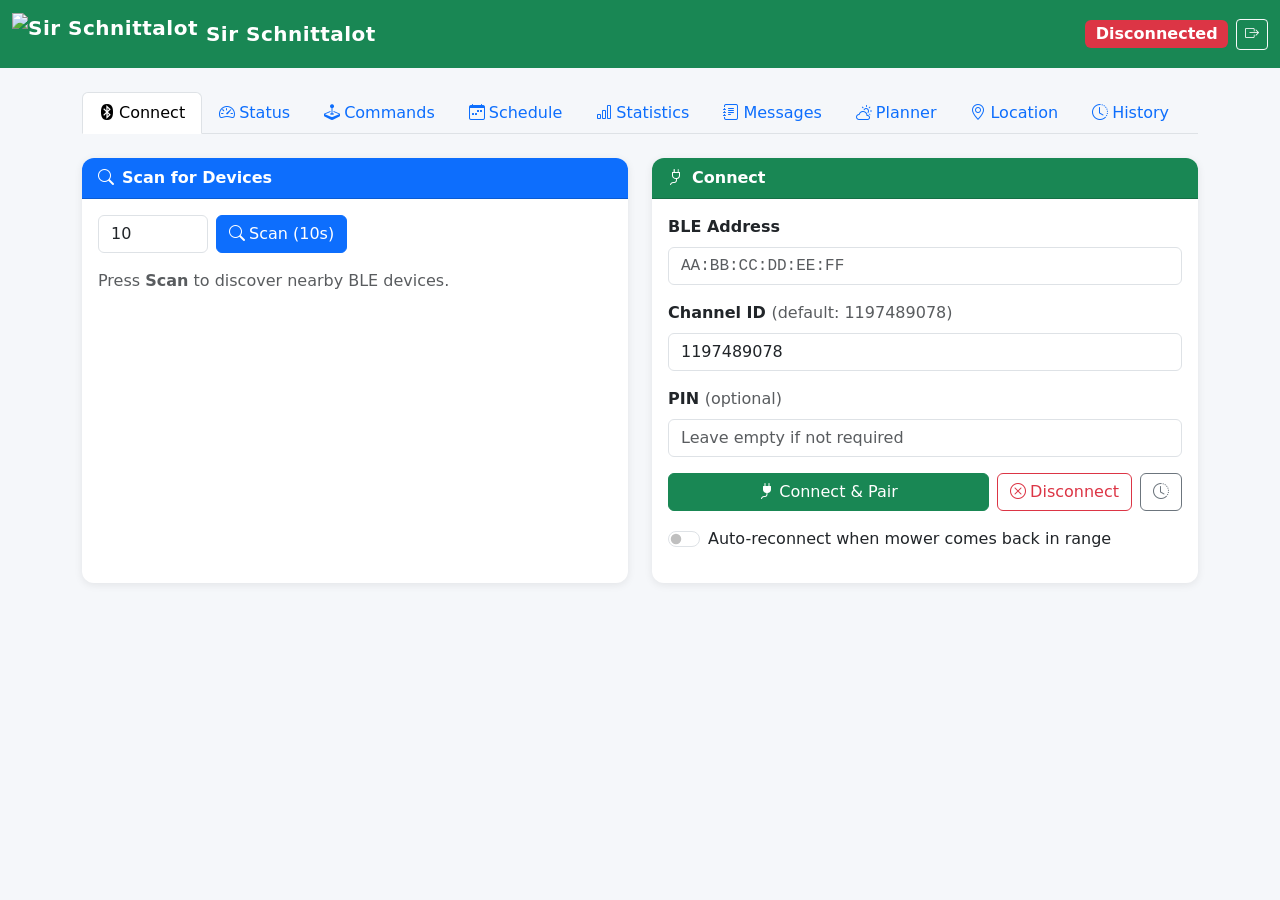
==== commit f6100613: "Implement winter mode functionality with advice and snooze options - Updated login page background i" ====
--- a/templates/index.html
+++ b/templates/index.html
@@ -30,25 +30,67 @@
       content: '';
       position: fixed;
       inset: 0;
-      background: url('/static/logo.jpeg') center center / 55vh auto no-repeat;
+      background: url('/static/logo.png') center center / 55vh auto no-repeat;
       opacity: 0.4;
       pointer-events: none;
       z-index: 0;
     }
     body > * { position: relative; z-index: 1; }
+    #frost {
+      display: none; position: fixed; inset: 0; pointer-events: none; z-index: 6999;
+      background:
+        radial-gradient(ellipse 16% 24% at 0 0, rgba(255,255,255,.9), rgba(220,238,252,.5) 50%, transparent),
+        radial-gradient(ellipse 16% 24% at 100% 0, rgba(255,255,255,.9), rgba(220,238,252,.5) 50%, transparent),
+        radial-gradient(ellipse 16% 24% at 0 100%, rgba(255,255,255,.9), rgba(220,238,252,.5) 50%, transparent),
+        radial-gradient(ellipse 16% 24% at 100% 100%, rgba(255,255,255,.9), rgba(220,238,252,.5) 50%, transparent);
+      box-shadow: inset 0 0 40px 2px rgba(235,246,255,.45);
+      /* Noise mask makes the frost patchy like ice crystals instead of a smooth vignette. */
+      -webkit-mask-image: url("data:image/svg+xml;utf8,<svg xmlns='http://www.w3.org/2000/svg' width='320' height='320'><filter id='n'><feTurbulence type='fractalNoise' baseFrequency='0.03 0.045' numOctaves='5' seed='7'/><feColorMatrix values='0 0 0 0 1 0 0 0 0 1 0 0 0 0 1 0 0 0 -2.4 1.7'/></filter><rect width='100%25' height='100%25' filter='url(%23n)'/></svg>");
+      mask-image: url("data:image/svg+xml;utf8,<svg xmlns='http://www.w3.org/2000/svg' width='320' height='320'><filter id='n'><feTurbulence type='fractalNoise' baseFrequency='0.03 0.045' numOctaves='5' seed='7'/><feColorMatrix values='0 0 0 0 1 0 0 0 0 1 0 0 0 0 1 0 0 0 -2.4 1.7'/></filter><rect width='100%25' height='100%25' filter='url(%23n)'/></svg>");
+    }
+    body.winter-mode #frost { display: block; }
+    #snowfall { display: none; position: fixed; inset: 0; overflow: hidden; pointer-events: none; z-index: 7000; }
+    body.winter-snow #snowfall { display: block; }
+    .snowflake {
+      position: absolute; top: 0; border-radius: 50%; background: #fff;
+      box-shadow: 0 0 2px rgba(40,80,130,.6);
+      animation: snowfall linear infinite;
+    }
+    @keyframes snowfall {
+      from { transform: translate3d(0, -5vh, 0); }
+      to   { transform: translate3d(var(--drift), 105vh, 0); }
+    }
+    @media (prefers-reduced-motion: reduce) { #snowfall { display: none !important; } }
+
+    /* Winter theme: cold sky, steel-blue top bar fading softly into the page. */
+    body.winter-mode { background: linear-gradient(180deg, #5f86a6 0%, #9cbdd4 60%, #cfe2ee 100%) fixed; }
+    body.winter-mode::before { opacity: .3; }
+    body.winter-mode nav.navbar { background: linear-gradient(180deg, #4d7ea6, #3a6a90) !important; }
+    body.winter-mode nav.navbar::after {
+      content: ''; position: absolute; left: 0; right: 0; top: 100%; height: 28px; pointer-events: none;
+      background: linear-gradient(180deg, rgba(58,106,144,.55), rgba(58,106,144,.2) 45%, transparent);
+    }
+    body.winter-mode .nav-tabs { border-bottom-color: rgba(255,255,255,.7); }
+    body.winter-mode .nav-tabs .nav-link:not(.active) { color: #14293d; }
+    body.winter-mode .section > .text-muted,
+    body.winter-mode .section > div:not(.card):not(.row) .text-muted { color: #26384a !important; }
   </style>
 </head>
 <body>
+
+<div id="frost" aria-hidden="true"></div>
+<div id="snowfall" aria-hidden="true"></div>
 
 <!-- Navbar -->
 <nav class="navbar navbar-dark bg-success mb-4">
   <div class="container-fluid">
     <span class="navbar-brand d-flex align-items-center gap-2">
-      <img src="/static/logo.jpeg" alt="Sir Schnittalot" height="42" class="rounded-circle border border-2 border-white">
+      <img src="/static/logo.png" alt="Sir Schnittalot" height="42">
       Sir Schnittalot
     </span>
     <div class="d-flex align-items-center gap-2">
       <span id="nav-uptime" class="text-white-50 small d-none" title="Server uptime"><i class="bi bi-clock me-1"></i><span id="nav-uptime-val"></span></span>
+      <span id="nav-winter-badge" class="badge bg-info text-dark fs-6 d-none" title="Winter mode: planner, watchdog and auto-reconnect are paused"><i class="bi bi-snow me-1"></i>Winter</span>
       <span id="nav-conn-badge" class="badge bg-danger fs-6">Disconnected</span>
       <form method="post" action="/logout" class="m-0">
         <button type="submit" class="btn btn-outline-light btn-sm" title="Sign out">
@@ -61,6 +103,26 @@
 
 <!-- Tabs -->
 <div class="container-xl">
+  <!-- Winter mode advice: filled by refreshWinter() -->
+  <div id="winter-banner" class="alert alert-info mb-3 d-none" role="alert">
+    <div class="d-flex flex-wrap align-items-start gap-3">
+      <i class="bi bi-snow fs-3"></i>
+      <div class="flex-grow-1">
+        <div id="winter-banner-title" class="fw-semibold"></div>
+        <div id="winter-banner-reason"></div>
+        <ul id="winter-banner-checklist" class="small mb-0 mt-2">
+          <li>Charge the battery to about 50&nbsp;% and switch the mower off.</li>
+          <li>Clean the mower, blades and charging contacts.</li>
+          <li>Store it dry and frost-free, for example in the cellar.</li>
+        </ul>
+      </div>
+      <div class="d-flex gap-2">
+        <button id="winter-banner-accept" class="btn btn-info btn-sm" onclick="acceptWinterAdvice()"></button>
+        <button class="btn btn-outline-secondary btn-sm" onclick="snoozeWinterAdvice()">Later</button>
+      </div>
+    </div>
+  </div>
+
   <ul class="nav nav-tabs mb-4" id="main-tabs">
     <li class="nav-item"><a class="nav-link active" data-section="sec-connect"><i class="bi bi-bluetooth me-1"></i>Connect</a></li>
     <li class="nav-item"><a class="nav-link" data-section="sec-status"><i class="bi bi-speedometer2 me-1"></i>Status</a></li>
@@ -428,6 +490,33 @@
                 </div>
               </div>
               <div class="text-muted small mt-1">Planner runs at whichever comes first: the interval <em>or</em> the fixed daily time.</div>
+            </div>
+
+            <div class="mb-3">
+              <label class="form-label fw-semibold"><i class="bi bi-snow me-1"></i>Winter Mode</label>
+              <div class="row g-2">
+                <div class="col">
+                  <div class="input-group input-group-sm">
+                    <span class="input-group-text">Suggest from</span>
+                    <input id="pl-winter-from" type="text" class="form-control" value="10-01" pattern="\d\d-\d\d" placeholder="MM-DD" />
+                  </div>
+                </div>
+                <div class="col">
+                  <div class="input-group input-group-sm">
+                    <span class="input-group-text">End from</span>
+                    <input id="pl-winter-to" type="text" class="form-control" value="03-01" pattern="\d\d-\d\d" placeholder="MM-DD" />
+                  </div>
+                </div>
+              </div>
+              <div class="text-muted small mt-1">Winter advice is only given inside this date range (MM-DD). While winter mode is on, planner, watchdog and auto-reconnect are paused; the mower's own schedule is not touched.</div>
+              <div class="d-flex align-items-center gap-2 mt-2">
+                <span id="pl-winter-state" class="small text-muted"></span>
+                <button id="pl-winter-toggle" type="button" class="btn btn-outline-info btn-sm ms-auto" onclick="toggleWinterMode()">Start winter mode</button>
+              </div>
+              <div class="form-check form-switch mt-2">
+                <input id="pl-snowfall" type="checkbox" class="form-check-input" role="switch" checked onchange="setSnowfall(this.checked)" />
+                <label class="form-check-label small" for="pl-snowfall">Snowfall animation while winter mode is on (this browser only)</label>
+              </div>
             </div>
 
           </div>
@@ -1118,6 +1207,105 @@
 }
 setInterval(refreshConnBadge, 15000);
 refreshConnBadge();
+
+// ─── Winter mode ──────────────────────────────────────────────────────────────
+let _winter = null;
+
+function _snowEnabled() {
+  try { return localStorage.getItem('snowfall') !== 'off'; } catch { return true; }
+}
+
+function _buildSnow() {
+  const box = document.getElementById('snowfall');
+  if (box.childElementCount) return;
+  for (let i = 0; i < 70; i++) {
+    const f = document.createElement('span');
+    const size = 4 + Math.random() * 6;
+    f.className = 'snowflake';
+    f.style.cssText =
+      `left:${Math.random() * 100}%;width:${size}px;height:${size}px;` +
+      `opacity:${0.7 + Math.random() * 0.3};` +
+      `animation-duration:${8 + Math.random() * 10}s;animation-delay:${-Math.random() * 18}s;` +
+      `--drift:${(Math.random() - 0.5) * 12}vw`;
+    box.appendChild(f);
+  }
+}
+
+function applySnow() {
+  const on = !!(_winter && _winter.winter_mode) && _snowEnabled();
+  if (on) _buildSnow();
+  document.body.classList.toggle('winter-snow', on);
+  const box = document.getElementById('pl-snowfall');
+  if (box) box.checked = _snowEnabled();
+}
+
+function setSnowfall(enabled) {
+  try { localStorage.setItem('snowfall', enabled ? 'on' : 'off'); } catch {}
+  applySnow();
+}
+
+function renderWinter(w) {
+  _winter = w;
+  document.body.classList.toggle('winter-mode', !!w.winter_mode);
+  applySnow();
+  document.getElementById('nav-winter-badge').classList.toggle('d-none', !w.winter_mode);
+
+  const banner = document.getElementById('winter-banner');
+  if (w.advice) {
+    const entering = w.advice === 'enter';
+    document.getElementById('winter-banner-title').textContent =
+      entering ? 'Time for winter mode?' : 'Time to end winter mode?';
+    document.getElementById('winter-banner-reason').textContent = w.reason;
+    document.getElementById('winter-banner-checklist').classList.toggle('d-none', !entering);
+    document.getElementById('winter-banner-accept').textContent =
+      entering ? 'Start winter mode' : 'End winter mode';
+    banner.classList.remove('d-none');
+  } else {
+    banner.classList.add('d-none');
+  }
+
+  const state = document.getElementById('pl-winter-state');
+  const btn = document.getElementById('pl-winter-toggle');
+  if (state && btn) {
+    state.textContent = w.winter_mode
+      ? 'Winter mode is on' + (w.since ? ' since ' + w.since : '')
+      : 'Winter mode is off';
+    btn.textContent = w.winter_mode ? 'End winter mode' : 'Start winter mode';
+  }
+}
+
+async function refreshWinter() {
+  try { renderWinter(await api('GET', '/api/winter/advice')); } catch {}
+}
+
+async function _winterAction(path, okMsg) {
+  try {
+    renderWinter(await api('POST', path));
+    toast(okMsg);
+    refreshConnBadge();
+  } catch (e) {
+    toast('Error: ' + e.message, 'danger');
+  }
+}
+
+function acceptWinterAdvice() {
+  if (!_winter) return;
+  if (_winter.advice === 'enter') _winterAction('/api/winter/start', 'Winter mode started');
+  else _winterAction('/api/winter/end', 'Winter mode ended');
+}
+
+function snoozeWinterAdvice() {
+  _winterAction('/api/winter/snooze', 'Reminder postponed by a week');
+}
+
+function toggleWinterMode() {
+  if (!_winter) return;
+  if (_winter.winter_mode) _winterAction('/api/winter/end', 'Winter mode ended');
+  else _winterAction('/api/winter/start', 'Winter mode started');
+}
+
+setInterval(refreshWinter, 3600000);
+refreshWinter();
 
 // ─── Scan ─────────────────────────────────────────────────────────────────────
 async function scanDevices() {
@@ -1901,6 +2089,8 @@
     document.getElementById('pl-watchdog').checked = !!cfg.watchdog_enabled;
     document.getElementById('pl-watchdog-interval').value = cfg.watchdog_interval_minutes ?? 5;
     document.getElementById('pl-watchdog-dry-delay').value = cfg.watchdog_dry_delay_minutes ?? 0;
+    document.getElementById('pl-winter-from').value = cfg.winter_earliest_md || '10-01';
+    document.getElementById('pl-winter-to').value = cfg.winter_exit_earliest_md || '03-01';
 
     // Populate windows table
     const tbody = document.getElementById('windows-body');
@@ -2036,6 +2226,8 @@
     watchdog_enabled: document.getElementById('pl-watchdog').checked,
     watchdog_interval_minutes: parseInt(document.getElementById('pl-watchdog-interval').value) || 5,
     watchdog_dry_delay_minutes: parseInt(document.getElementById('pl-watchdog-dry-delay').value) || 0,
+    winter_earliest_md: document.getElementById('pl-winter-from').value.trim() || '10-01',
+    winter_exit_earliest_md: document.getElementById('pl-winter-to').value.trim() || '03-01',
     available_windows: windows,
   };
 
@@ -2046,6 +2238,7 @@
     hideSpinner();
     el.innerHTML = `<div class="alert alert-success">Configuration saved. Planner: ${data.enabled ? '✅ enabled' : '⏸ disabled'}.</div>`;
     toast('Planner config saved');
+    refreshWinter();
   } catch (e) {
     hideSpinner();
     el.innerHTML = `<div class="alert alert-danger">Save failed: ${escHtml(e.message)}</div>`;
